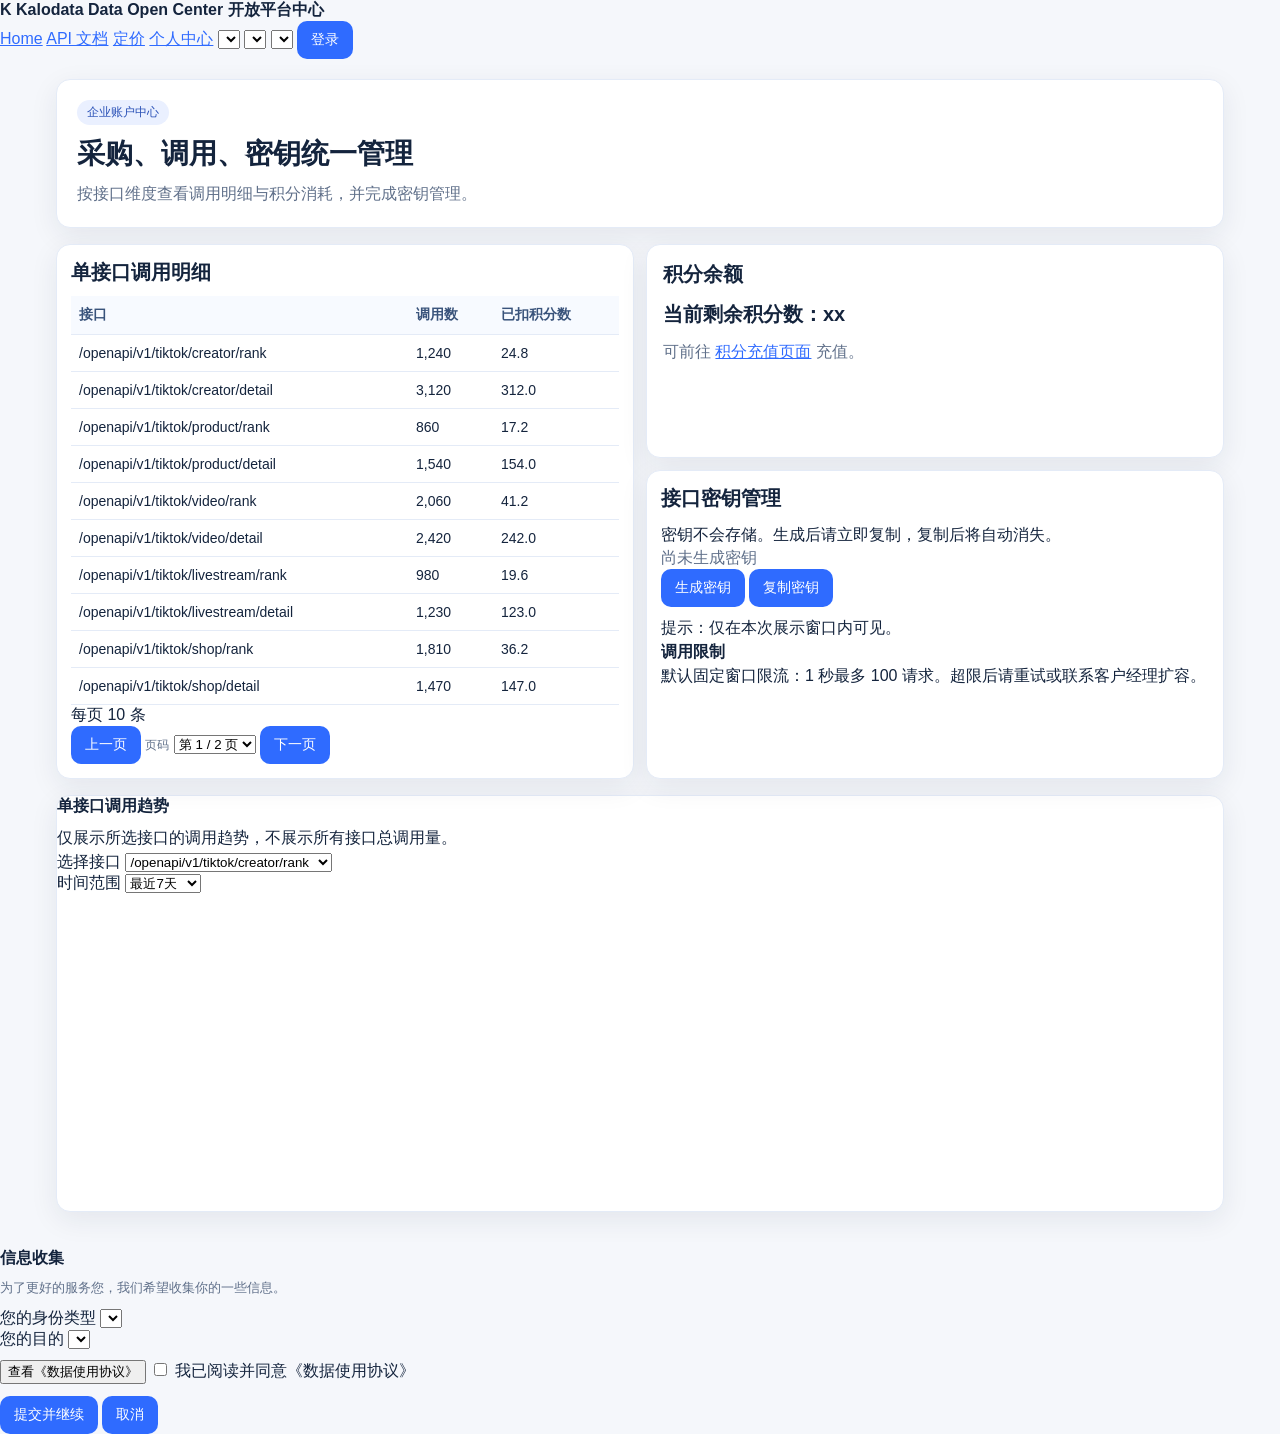
==== center.html @ 9f8e5fab "Add files via upload" ====
<!doctype html>
<html lang="zh-CN">
  <head>
    <meta charset="UTF-8" />
    <meta name="viewport" content="width=device-width, initial-scale=1.0" />
    <title>Kalodata 本地交付 - 个人中心</title>
    <link rel="stylesheet" href="./styles.css" />
    <link rel="stylesheet" href="../styles.css?v=20260612-2" />
    <style>
      #rechargeHint a {
        color: #2f6bff;
      }
    </style>
  </head>
  <body>
    <header class="site-header">
      <div class="site-header-inner">
        <a class="brand" href="./index.html">
          <span class="brand-logo">K</span>
          <span class="brand-text">
            <strong data-i18n="brand.title">Kalodata Data Open Center</strong>
            <span data-i18n="brand.sub">开放平台中心</span>
          </span>
        </a>
        <nav class="top-nav">
          <a href="./index.html" data-i18n="nav.home">Home</a>
          <a href="./docs.html" data-i18n="nav.docs">API 文档</a>
          <a href="./pricing.html" data-i18n="nav.pricing">定价</a>
          <a class="active" href="./center.html" data-i18n="nav.center">个人中心</a>
          <span class="global-controls">
            <select id="global-region" aria-label="region"></select>
            <select id="global-language" aria-label="language"></select>
            <select id="global-currency" aria-label="currency"></select>
          </span>
          <button class="btn" data-i18n="action.login">登录</button>
        </nav>
      </div>
    </header>

    <main class="page">
      <section class="card hero">
        <span class="hero-tag" id="centerTag">企业账户中心</span>
        <h1 id="centerTitle">采购、调用、密钥统一管理</h1>
        <p class="muted" id="centerDesc">按接口维度查看调用明细与积分消耗，并完成密钥管理。</p>
      </section>

      <section class="section grid-2">
        <article class="card panel">
          <h2 id="detailTitle">单接口调用明细</h2>
          <div class="table-wrap">
            <table>
              <thead>
                <tr>
                  <th id="thApi">接口</th>
                  <th id="thCalls">调用数</th>
                  <th id="thDeducted">已扣积分数</th>
                </tr>
              </thead>
              <tbody id="usageTableBody"></tbody>
            </table>
          </div>
          <div class="table-pager">
            <div class="left" id="usagePageSizeText">每页 10 条</div>
            <div class="right">
              <button id="usagePrev" class="btn">上一页</button>
              <label for="usagePageSelect" class="muted" style="font-size: 12px" id="usagePageLabel">页码</label>
              <select id="usagePageSelect"></select>
              <button id="usageNext" class="btn">下一页</button>
            </div>
          </div>
        </article>

        <div style="display: grid; gap: 12px">
          <article class="card aside">
            <h2 id="balanceTitle">积分余额</h2>
            <p class="points" id="balanceText">当前剩余积分数：xx</p>
            <p class="muted" id="rechargeHint">
              可前往 <a href="./recharge.html" id="rechargeLinkText">积分充值页面</a> 充值。
            </p>
          </article>

          <article class="card panel">
            <h2 id="keyTitle" data-i18n="center.key.title">接口密钥管理</h2>
            <p class="section-sub" data-i18n="center.key.desc">密钥不会存储。生成后请立即复制，复制后将自动消失。</p>
            <div id="keyArea" class="key-box muted" data-i18n="center.key.empty">尚未生成密钥</div>
            <div class="key-actions">
              <button id="generateKey" class="btn primary" data-i18n="center.key.generate">生成密钥</button>
              <button id="copyKey" class="btn" disabled data-i18n="center.key.copy">复制密钥</button>
            </div>
            <p id="keyTip" class="status-ok" style="margin-top: 8px" data-i18n="center.key.tip">提示：仅在本次展示窗口内可见。</p>
            <div class="callout">
              <strong data-i18n="center.limit.title">调用限制</strong>
              <p id="limitText" data-i18n="center.limit.desc">默认固定窗口限流：1 秒最多 100 请求。超限后请重试或联系客户经理扩容。</p>
            </div>
          </article>
        </div>
      </section>

      <section class="section card trend-panel">
        <h3 data-i18n="center.trend.title">单接口调用趋势</h3>
        <p class="section-sub" data-i18n="center.trend.desc">仅展示所选接口的调用趋势，不展示所有接口总调用量。</p>
        <div class="fields" style="max-width: 520px">
          <div class="field">
            <label data-i18n="center.trend.endpoint">选择接口</label>
            <select id="trendEndpoint">
              <option value="creator-rank">/openapi/v1/tiktok/creator/rank</option>
              <option value="creator-detail">/openapi/v1/tiktok/creator/detail</option>
              <option value="product-rank">/openapi/v1/tiktok/product/rank</option>
            </select>
          </div>
          <div class="field">
            <label data-i18n="center.trend.range">时间范围</label>
            <select id="trendRange">
              <option value="7" data-i18n="center.trend.range.7">最近7天</option>
              <option value="14" data-i18n="center.trend.range.14">最近14天</option>
              <option value="30" data-i18n="center.trend.range.30">最近30天</option>
            </select>
          </div>
        </div>
        <svg id="trendSvg" class="trend-svg" viewBox="0 0 820 220" preserveAspectRatio="none"></svg>
      </section>
    </main>
    <div id="keyProfileModal" class="modal" aria-hidden="true">
      <div class="modal-card">
        <h3 data-i18n="center.key.profile.title">信息收集</h3>
        <p class="muted" style="font-size: 13px" data-i18n="center.key.profile.desc">
          为了更好的服务您，我们希望收集你的一些信息。
        </p>
        <div class="fields" style="grid-template-columns: 1fr; margin-top: 10px">
          <div class="field">
            <label data-i18n="center.key.profile.identity">您的身份类型</label>
            <select id="profileIdentity"></select>
          </div>
          <div class="field" id="profileIdentityOtherWrap" style="display: none">
            <label data-i18n="center.key.profile.identity.other">其他</label>
            <input
              id="profileIdentityOther"
              type="text"
              data-i18n-placeholder="center.key.profile.identity.otherPlaceholder"
              placeholder="请输入您的身份类型"
            />
          </div>
          <div class="field">
            <label data-i18n="center.key.profile.purpose">您的目的</label>
            <select id="profilePurpose"></select>
          </div>
        </div>
        <div class="agreement-step" style="margin-top: 10px">
          <button id="profileAgreementLink" type="button" class="agreement-link" data-i18n="pricing.agreement.link">查看《数据使用协议》</button>
          <div id="profileAgreementContent" class="agreement-content" hidden>
            <strong data-i18n="pricing.agreement.title">数据使用协议（摘要）</strong>
            <p data-i18n="pricing.agreement.content">
              您同意仅在合法合规范围内使用 Kalodata 数据，不得用于侵犯隐私、违规抓取、倒卖或其他违法用途。您需对账号与密钥安全负责，并遵守平台调用频率与权限边界。平台可基于合规要求对异常调用进行限制或暂停服务。
            </p>
          </div>
          <label class="agreement-check">
            <input id="profileAgreementCheck" type="checkbox" />
            <span data-i18n="pricing.agreement.check">我已阅读并同意《数据使用协议》</span>
          </label>
        </div>
        <p id="profileError" class="status-warn" style="display: none; margin-top: 10px"></p>
        <div class="hero-actions" style="margin-top: 12px">
          <button id="profileSubmit" class="btn primary" type="button" data-i18n="center.key.profile.submit">
            提交并继续
          </button>
          <button id="profileCancel" class="btn" type="button" data-i18n="center.key.profile.cancel">取消</button>
        </div>
      </div>
    </div>
    <script src="../app.js?v=20260612-6"></script>
    <script>
      const keyArea = document.getElementById("keyArea");
      const generateKeyBtn = document.getElementById("generateKey");
      const copyKeyBtn = document.getElementById("copyKey");
      const keyTip = document.getElementById("keyTip");
      const keyProfileModal = document.getElementById("keyProfileModal");
      const profileIdentity = document.getElementById("profileIdentity");
      const profileIdentityOtherWrap = document.getElementById("profileIdentityOtherWrap");
      const profileIdentityOther = document.getElementById("profileIdentityOther");
      const profilePurpose = document.getElementById("profilePurpose");
      const profileAgreementLink = document.getElementById("profileAgreementLink");
      const profileAgreementContent = document.getElementById("profileAgreementContent");
      const profileAgreementCheck = document.getElementById("profileAgreementCheck");
      const profileError = document.getElementById("profileError");
      const profileSubmit = document.getElementById("profileSubmit");
      const profileCancel = document.getElementById("profileCancel");
      let currentKey = "";

      function randomKey() {
        return `sk_live_kalodata_${Math.random().toString(36).slice(2, 10)}${Math.random()
          .toString(36)
          .slice(2, 8)}`;
      }

      function openProfileModal() {
        keyProfileModal.classList.add("open");
        keyProfileModal.setAttribute("aria-hidden", "false");
      }

      function closeProfileModal() {
        keyProfileModal.classList.remove("open");
        keyProfileModal.setAttribute("aria-hidden", "true");
      }

      function renderProfileOptions() {
        profileIdentity.innerHTML = `
          <option value="">--</option>
          <option value="brand">${window.KDC.t("center.key.profile.identity.brand")}</option>
          <option value="consulting">${window.KDC.t("center.key.profile.identity.consulting")}</option>
          <option value="merchant">${window.KDC.t("center.key.profile.identity.merchant")}</option>
          <option value="individual">${window.KDC.t("center.key.profile.identity.individual")}</option>
          <option value="other">${window.KDC.t("center.key.profile.identity.other")}</option>
        `;
        profilePurpose.innerHTML = `
          <option value="">--</option>
          <option value="self">${window.KDC.t("center.key.profile.purpose.self")}</option>
          <option value="client">${window.KDC.t("center.key.profile.purpose.client")}</option>
        `;
      }

      function issueKey() {
        currentKey = randomKey();
        keyArea.textContent = currentKey;
        keyArea.classList.remove("muted");
        copyKeyBtn.disabled = false;
        keyTip.textContent = window.KDC.t("center.key.generated");
      }

      function resetProfileForm() {
        profileIdentity.value = "";
        profileIdentityOther.value = "";
        profilePurpose.value = "";
        profileAgreementCheck.checked = false;
        profileAgreementContent.hidden = true;
        profileIdentityOtherWrap.style.display = "none";
        profileError.style.display = "none";
      }

      generateKeyBtn.addEventListener("click", () => {
        resetProfileForm();
        openProfileModal();
      });

      profileIdentity.addEventListener("change", () => {
        const isOther = profileIdentity.value === "other";
        profileIdentityOtherWrap.style.display = isOther ? "block" : "none";
        if (!isOther) profileIdentityOther.value = "";
        profileError.style.display = "none";
      });

      profileCancel.addEventListener("click", () => {
        closeProfileModal();
      });

      profileAgreementLink.addEventListener("click", () => {
        profileAgreementContent.hidden = !profileAgreementContent.hidden;
      });

      profileAgreementCheck.addEventListener("change", () => {
        if (profileAgreementCheck.checked) {
          profileError.style.display = "none";
        }
      });

      profileSubmit.addEventListener("click", () => {
        if (!profileIdentity.value) {
          profileError.style.display = "block";
          profileError.textContent = window.KDC.t("center.key.profile.error.identity");
          return;
        }
        if (profileIdentity.value === "other" && !String(profileIdentityOther.value || "").trim()) {
          profileError.style.display = "block";
          profileError.textContent = window.KDC.t("center.key.profile.error.other");
          return;
        }
        if (!profilePurpose.value) {
          profileError.style.display = "block";
          profileError.textContent = window.KDC.t("center.key.profile.error.purpose");
          return;
        }
        if (!profileAgreementCheck.checked) {
          profileError.style.display = "block";
          profileError.textContent = window.KDC.t("pricing.agreement.required");
          return;
        }
        closeProfileModal();
        issueKey();
      });

      keyProfileModal.addEventListener("click", (event) => {
        if (event.target === keyProfileModal) closeProfileModal();
      });

      copyKeyBtn.addEventListener("click", async () => {
        if (!currentKey) return;
        try {
          if (navigator.clipboard && navigator.clipboard.writeText) {
            await navigator.clipboard.writeText(currentKey);
          }
        } catch {}
        currentKey = "";
        keyArea.textContent = window.KDC.t("center.key.copiedMsg");
        keyArea.classList.add("muted");
        copyKeyBtn.disabled = true;
        keyTip.textContent = window.KDC.t("center.key.destroyed");
      });

      const trendData = {
        "creator-rank": [120, 180, 240, 210, 300, 340, 380, 360, 320, 340, 400, 420, 390, 410],
        "creator-detail": [80, 70, 110, 130, 120, 160, 140, 150, 190, 170, 180, 220, 200, 210],
        "product-rank": [60, 90, 140, 200, 260, 300, 280, 250, 220, 240, 210, 230, 200, 180],
      };

      function renderTrend() {
        const endpoint = document.getElementById("trendEndpoint").value;
        const range = Number(document.getElementById("trendRange").value);
        const source = trendData[endpoint];
        const points = source.slice(-Math.min(range, source.length));
        const max = Math.max(...points, 1);
        const min = Math.min(...points, 0);
        const width = 820;
        const height = 220;
        const padX = 36;
        const padY = 20;
        const plotW = width - padX * 2;
        const plotH = height - padY * 2;

        const coords = points.map((value, idx) => {
          const x = padX + (idx / (points.length - 1 || 1)) * plotW;
          const y = padY + (1 - (value - min) / (max - min || 1)) * plotH;
          return [x, y];
        });
        const polyline = coords.map((c) => `${c[0]},${c[1]}`).join(" ");

        const svg = document.getElementById("trendSvg");
        svg.innerHTML = `
          <line x1="${padX}" y1="${height - padY}" x2="${width - padX}" y2="${height - padY}" stroke="#d5e3ff" />
          <line x1="${padX}" y1="${padY}" x2="${padX}" y2="${height - padY}" stroke="#d5e3ff" />
          <polyline fill="none" stroke="#2f6bff" stroke-width="3" points="${polyline}" />
          ${coords.map((c) => `<circle cx="${c[0]}" cy="${c[1]}" r="3.2" fill="#1f58e8" />`).join("")}
          <text x="${padX}" y="16" fill="#5a6f95" font-size="11">${window.KDC.t("center.trend.axisY")}</text>
          <text x="${width - 72}" y="${height - 8}" fill="#5a6f95" font-size="11">${window.KDC.t("center.trend.axisX")}</text>
        `;
      }

      document.getElementById("trendEndpoint").addEventListener("change", renderTrend);
      document.getElementById("trendRange").addEventListener("change", renderTrend);
    </script>
    <script>
      const pageTexts = {
        zh: {
          tag: "企业账户中心",
          title: "采购、调用、密钥统一管理",
          desc: "按接口维度查看调用明细与积分消耗，并完成密钥管理。",
          detailTitle: "单接口调用明细",
          thApi: "接口",
          thCalls: "调用数",
          thDeducted: "已扣积分数",
          pagerPageSize: "每页 10 条",
          pagerPrev: "上一页",
          pagerNext: "下一页",
          pagerLabel: "页码",
          pagerFormat: "第 {page} / {total} 页",
          balanceTitle: "积分余额",
          balanceText: "当前剩余积分数：xx",
          rechargePrefix: "可前往 ",
          rechargeLink: "积分充值页面",
          rechargeSuffix: " 充值。",
        },
        en: {
          tag: "Enterprise Account Center",
          title: "Unified Purchase, Usage and Key Management",
          desc: "View per-endpoint usage details and point deductions, and manage API keys.",
          detailTitle: "Per-endpoint Usage Details",
          thApi: "API",
          thCalls: "Calls",
          thDeducted: "Deducted Points",
          pagerPageSize: "10 per page",
          pagerPrev: "Prev",
          pagerNext: "Next",
          pagerLabel: "Page",
          pagerFormat: "Page {page} / {total}",
          balanceTitle: "Point Balance",
          balanceText: "Current remaining points: xx",
          rechargePrefix: "Go to ",
          rechargeLink: "Points Recharge Page",
          rechargeSuffix: " to top up.",
        },
      };

      function activeTexts() {
        const lang = (window.KDC?.settings?.language || "zh-CN").toLowerCase();
        return lang.startsWith("zh") ? pageTexts.zh : pageTexts.en;
      }

      const usageRows = [
        { api: "/openapi/v1/tiktok/creator/rank", calls: "1,240", deducted: "24.8" },
        { api: "/openapi/v1/tiktok/creator/detail", calls: "3,120", deducted: "312.0" },
        { api: "/openapi/v1/tiktok/product/rank", calls: "860", deducted: "17.2" },
        { api: "/openapi/v1/tiktok/product/detail", calls: "1,540", deducted: "154.0" },
        { api: "/openapi/v1/tiktok/video/rank", calls: "2,060", deducted: "41.2" },
        { api: "/openapi/v1/tiktok/video/detail", calls: "2,420", deducted: "242.0" },
        { api: "/openapi/v1/tiktok/livestream/rank", calls: "980", deducted: "19.6" },
        { api: "/openapi/v1/tiktok/livestream/detail", calls: "1,230", deducted: "123.0" },
        { api: "/openapi/v1/tiktok/shop/rank", calls: "1,810", deducted: "36.2" },
        { api: "/openapi/v1/tiktok/shop/detail", calls: "1,470", deducted: "147.0" },
        { api: "/openapi/v1/category/rank", calls: "720", deducted: "14.4" },
        { api: "/openapi/v1/category/detail", calls: "930", deducted: "93.0" },
        { api: "/openapi/v1/tiktok/product/rank?region=US", calls: "650", deducted: "13.0" },
        { api: "/openapi/v1/tiktok/creator/rank?region=US", calls: "590", deducted: "11.8" },
        { api: "/openapi/v1/tiktok/video/rank?region=US", calls: "510", deducted: "10.2" },
      ];
      const usagePageSize = 10;
      let usagePage = 1;
      const usageBody = document.getElementById("usageTableBody");
      const usagePrev = document.getElementById("usagePrev");
      const usageNext = document.getElementById("usageNext");
      const usagePageSelect = document.getElementById("usagePageSelect");

      function pagerText(format, page, total) {
        return format.replace("{page}", String(page)).replace("{total}", String(total));
      }

      function renderUsageTable() {
        const t = activeTexts();
        const totalPages = Math.max(1, Math.ceil(usageRows.length / usagePageSize));
        if (usagePage > totalPages) usagePage = totalPages;
        const start = (usagePage - 1) * usagePageSize;
        const current = usageRows.slice(start, start + usagePageSize);

        usageBody.innerHTML = current
          .map(
            (row) => `<tr>
              <td>${row.api}</td>
              <td>${row.calls}</td>
              <td>${row.deducted}</td>
            </tr>`
          )
          .join("");

        usagePageSelect.innerHTML = Array.from({ length: totalPages }, (_, i) => {
          const page = i + 1;
          return `<option value="${page}">${pagerText(t.pagerFormat, page, totalPages)}</option>`;
        }).join("");
        usagePageSelect.value = String(usagePage);
        usagePrev.disabled = usagePage <= 1;
        usageNext.disabled = usagePage >= totalPages;
      }

      usagePrev.addEventListener("click", () => {
        if (usagePage > 1) {
          usagePage -= 1;
          renderUsageTable();
        }
      });
      usageNext.addEventListener("click", () => {
        const totalPages = Math.max(1, Math.ceil(usageRows.length / usagePageSize));
        if (usagePage < totalPages) {
          usagePage += 1;
          renderUsageTable();
        }
      });
      usagePageSelect.addEventListener("change", () => {
        usagePage = Number(usagePageSelect.value) || 1;
        renderUsageTable();
      });

      function applyPageTexts() {
        const t = activeTexts();
        document.getElementById("centerTag").textContent = t.tag;
        document.getElementById("centerTitle").textContent = t.title;
        document.getElementById("centerDesc").textContent = t.desc;
        document.getElementById("detailTitle").textContent = t.detailTitle;
        document.getElementById("thApi").textContent = t.thApi;
        document.getElementById("thCalls").textContent = t.thCalls;
        document.getElementById("thDeducted").textContent = t.thDeducted;
        document.getElementById("usagePageSizeText").textContent = t.pagerPageSize;
        document.getElementById("usagePrev").textContent = t.pagerPrev;
        document.getElementById("usageNext").textContent = t.pagerNext;
        document.getElementById("usagePageLabel").textContent = t.pagerLabel;
        document.getElementById("balanceTitle").textContent = t.balanceTitle;
        document.getElementById("balanceText").textContent = t.balanceText;
        document.getElementById("rechargeHint").innerHTML = `${t.rechargePrefix}<a href="./recharge.html" id="rechargeLinkText">${t.rechargeLink}</a>${t.rechargeSuffix}`;
        renderUsageTable();
        const identityBefore = profileIdentity.value;
        const purposeBefore = profilePurpose.value;
        renderProfileOptions();
        if (identityBefore) profileIdentity.value = identityBefore;
        if (purposeBefore) profilePurpose.value = purposeBefore;
        profileIdentityOtherWrap.style.display = profileIdentity.value === "other" ? "block" : "none";
        if (profileError.style.display !== "none") {
          if (!profileIdentity.value) profileError.textContent = window.KDC.t("center.key.profile.error.identity");
          else if (profileIdentity.value === "other" && !String(profileIdentityOther.value || "").trim()) {
            profileError.textContent = window.KDC.t("center.key.profile.error.other");
          } else if (!profilePurpose.value) {
            profileError.textContent = window.KDC.t("center.key.profile.error.purpose");
          } else if (!profileAgreementCheck.checked) {
            profileError.textContent = window.KDC.t("pricing.agreement.required");
          }
        }
        renderTrend();
      }

      applyPageTexts();
      window.addEventListener("kdc:settingsChanged", applyPageTexts);
    </script>
  </body>
</html>
---- styles.css ----
:root {
  --bg: #f5f7fb;
  --card: #ffffff;
  --line: #e4ebf7;
  --text: #14243d;
  --muted: #60708a;
  --primary: #2f6bff;
  --shadow: 0 8px 28px rgba(20, 36, 61, 0.08);
}

* {
  box-sizing: border-box;
}

body {
  margin: 0;
  font-family: "PingFang SC", "Microsoft YaHei", "Segoe UI", sans-serif;
  color: var(--text);
  background: var(--bg);
}

a {
  color: var(--primary);
}

.header {
  background: #fff;
  border-bottom: 1px solid var(--line);
}

.header-inner {
  max-width: 1200px;
  margin: 0 auto;
  padding: 14px 16px;
  display: flex;
  gap: 16px;
  align-items: center;
  justify-content: space-between;
}

.brand {
  text-decoration: none;
  color: var(--text);
  font-weight: 700;
}

.nav {
  display: flex;
  flex-wrap: wrap;
  gap: 8px;
}

.nav a {
  text-decoration: none;
  color: #2a3f63;
  border: 1px solid transparent;
  border-radius: 8px;
  padding: 6px 10px;
  font-size: 14px;
}

.nav a.active {
  border-color: #cfddff;
  background: #edf3ff;
  color: #234cae;
}

.page {
  max-width: 1200px;
  margin: 20px auto 36px;
  padding: 0 16px;
}

.card {
  background: var(--card);
  border: 1px solid var(--line);
  border-radius: 14px;
  box-shadow: var(--shadow);
}

.hero {
  padding: 20px;
}

.hero-tag {
  display: inline-block;
  border-radius: 999px;
  background: #eaf0ff;
  color: #2a51b7;
  padding: 4px 10px;
  font-size: 12px;
}

h1 {
  margin: 10px 0 8px;
  font-size: 28px;
}

h2 {
  margin: 0 0 10px;
  font-size: 20px;
}

h3 {
  margin: 0 0 8px;
  font-size: 16px;
}

p {
  margin: 0;
  line-height: 1.65;
}

.muted {
  color: var(--muted);
}

.section {
  margin-top: 16px;
}

.grid-2 {
  display: grid;
  grid-template-columns: repeat(2, minmax(0, 1fr));
  gap: 12px;
}

.grid-3 {
  display: grid;
  grid-template-columns: repeat(3, minmax(0, 1fr));
  gap: 12px;
}

.panel {
  padding: 14px;
}

.chip {
  display: inline-block;
  margin-top: 8px;
  border: 1px solid #d7e3ff;
  background: #f3f7ff;
  color: #294fba;
  border-radius: 999px;
  padding: 3px 10px;
  font-size: 12px;
}

.table-wrap {
  overflow-x: auto;
}

table {
  width: 100%;
  border-collapse: collapse;
  font-size: 14px;
}

th,
td {
  border-bottom: 1px solid var(--line);
  text-align: left;
  padding: 10px 8px;
  vertical-align: top;
}

th {
  color: #39537b;
  background: #f7faff;
  font-weight: 600;
}

.layout {
  display: grid;
  gap: 14px;
  grid-template-columns: minmax(0, 1fr) 320px;
  align-items: start;
}

.products {
  display: grid;
  grid-template-columns: repeat(2, minmax(0, 1fr));
  gap: 12px;
}

.formula {
  margin-top: 8px;
  font-size: 13px;
  color: #355176;
  background: #f5f8ff;
  border: 1px solid #e1e9ff;
  border-radius: 8px;
  padding: 6px 8px;
}

.btn {
  display: inline-block;
  text-decoration: none;
  border: 0;
  border-radius: 10px;
  padding: 10px 14px;
  font-size: 14px;
  background: var(--primary);
  color: #fff;
}

.aside {
  padding: 16px;
}

.points {
  margin: 10px 0 8px;
  font-size: 20px;
  font-weight: 600;
}

.doc-list {
  margin: 8px 0 0;
  padding-left: 18px;
}

.doc-list li {
  margin: 6px 0;
}

@media (max-width: 960px) {
  .grid-2,
  .grid-3,
  .products,
  .layout {
    grid-template-columns: 1fr;
  }
}
---- styles.css ----
:root {
  --bg: #f5f7fb;
  --card: #ffffff;
  --line: #e4ebf7;
  --text: #14243d;
  --muted: #60708a;
  --primary: #2f6bff;
  --shadow: 0 8px 28px rgba(20, 36, 61, 0.08);
}

* {
  box-sizing: border-box;
}

body {
  margin: 0;
  font-family: "PingFang SC", "Microsoft YaHei", "Segoe UI", sans-serif;
  color: var(--text);
  background: var(--bg);
}

a {
  color: var(--primary);
}

.header {
  background: #fff;
  border-bottom: 1px solid var(--line);
}

.header-inner {
  max-width: 1200px;
  margin: 0 auto;
  padding: 14px 16px;
  display: flex;
  gap: 16px;
  align-items: center;
  justify-content: space-between;
}

.brand {
  text-decoration: none;
  color: var(--text);
  font-weight: 700;
}

.nav {
  display: flex;
  flex-wrap: wrap;
  gap: 8px;
}

.nav a {
  text-decoration: none;
  color: #2a3f63;
  border: 1px solid transparent;
  border-radius: 8px;
  padding: 6px 10px;
  font-size: 14px;
}

.nav a.active {
  border-color: #cfddff;
  background: #edf3ff;
  color: #234cae;
}

.page {
  max-width: 1200px;
  margin: 20px auto 36px;
  padding: 0 16px;
}

.card {
  background: var(--card);
  border: 1px solid var(--line);
  border-radius: 14px;
  box-shadow: var(--shadow);
}

.hero {
  padding: 20px;
}

.hero-tag {
  display: inline-block;
  border-radius: 999px;
  background: #eaf0ff;
  color: #2a51b7;
  padding: 4px 10px;
  font-size: 12px;
}

h1 {
  margin: 10px 0 8px;
  font-size: 28px;
}

h2 {
  margin: 0 0 10px;
  font-size: 20px;
}

h3 {
  margin: 0 0 8px;
  font-size: 16px;
}

p {
  margin: 0;
  line-height: 1.65;
}

.muted {
  color: var(--muted);
}

.section {
  margin-top: 16px;
}

.grid-2 {
  display: grid;
  grid-template-columns: repeat(2, minmax(0, 1fr));
  gap: 12px;
}

.grid-3 {
  display: grid;
  grid-template-columns: repeat(3, minmax(0, 1fr));
  gap: 12px;
}

.panel {
  padding: 14px;
}

.chip {
  display: inline-block;
  margin-top: 8px;
  border: 1px solid #d7e3ff;
  background: #f3f7ff;
  color: #294fba;
  border-radius: 999px;
  padding: 3px 10px;
  font-size: 12px;
}

.table-wrap {
  overflow-x: auto;
}

table {
  width: 100%;
  border-collapse: collapse;
  font-size: 14px;
}

th,
td {
  border-bottom: 1px solid var(--line);
  text-align: left;
  padding: 10px 8px;
  vertical-align: top;
}

th {
  color: #39537b;
  background: #f7faff;
  font-weight: 600;
}

.layout {
  display: grid;
  gap: 14px;
  grid-template-columns: minmax(0, 1fr) 320px;
  align-items: start;
}

.products {
  display: grid;
  grid-template-columns: repeat(2, minmax(0, 1fr));
  gap: 12px;
}

.formula {
  margin-top: 8px;
  font-size: 13px;
  color: #355176;
  background: #f5f8ff;
  border: 1px solid #e1e9ff;
  border-radius: 8px;
  padding: 6px 8px;
}

.btn {
  display: inline-block;
  text-decoration: none;
  border: 0;
  border-radius: 10px;
  padding: 10px 14px;
  font-size: 14px;
  background: var(--primary);
  color: #fff;
}

.aside {
  padding: 16px;
}

.points {
  margin: 10px 0 8px;
  font-size: 20px;
  font-weight: 600;
}

.doc-list {
  margin: 8px 0 0;
  padding-left: 18px;
}

.doc-list li {
  margin: 6px 0;
}

@media (max-width: 960px) {
  .grid-2,
  .grid-3,
  .products,
  .layout {
    grid-template-columns: 1fr;
  }
}
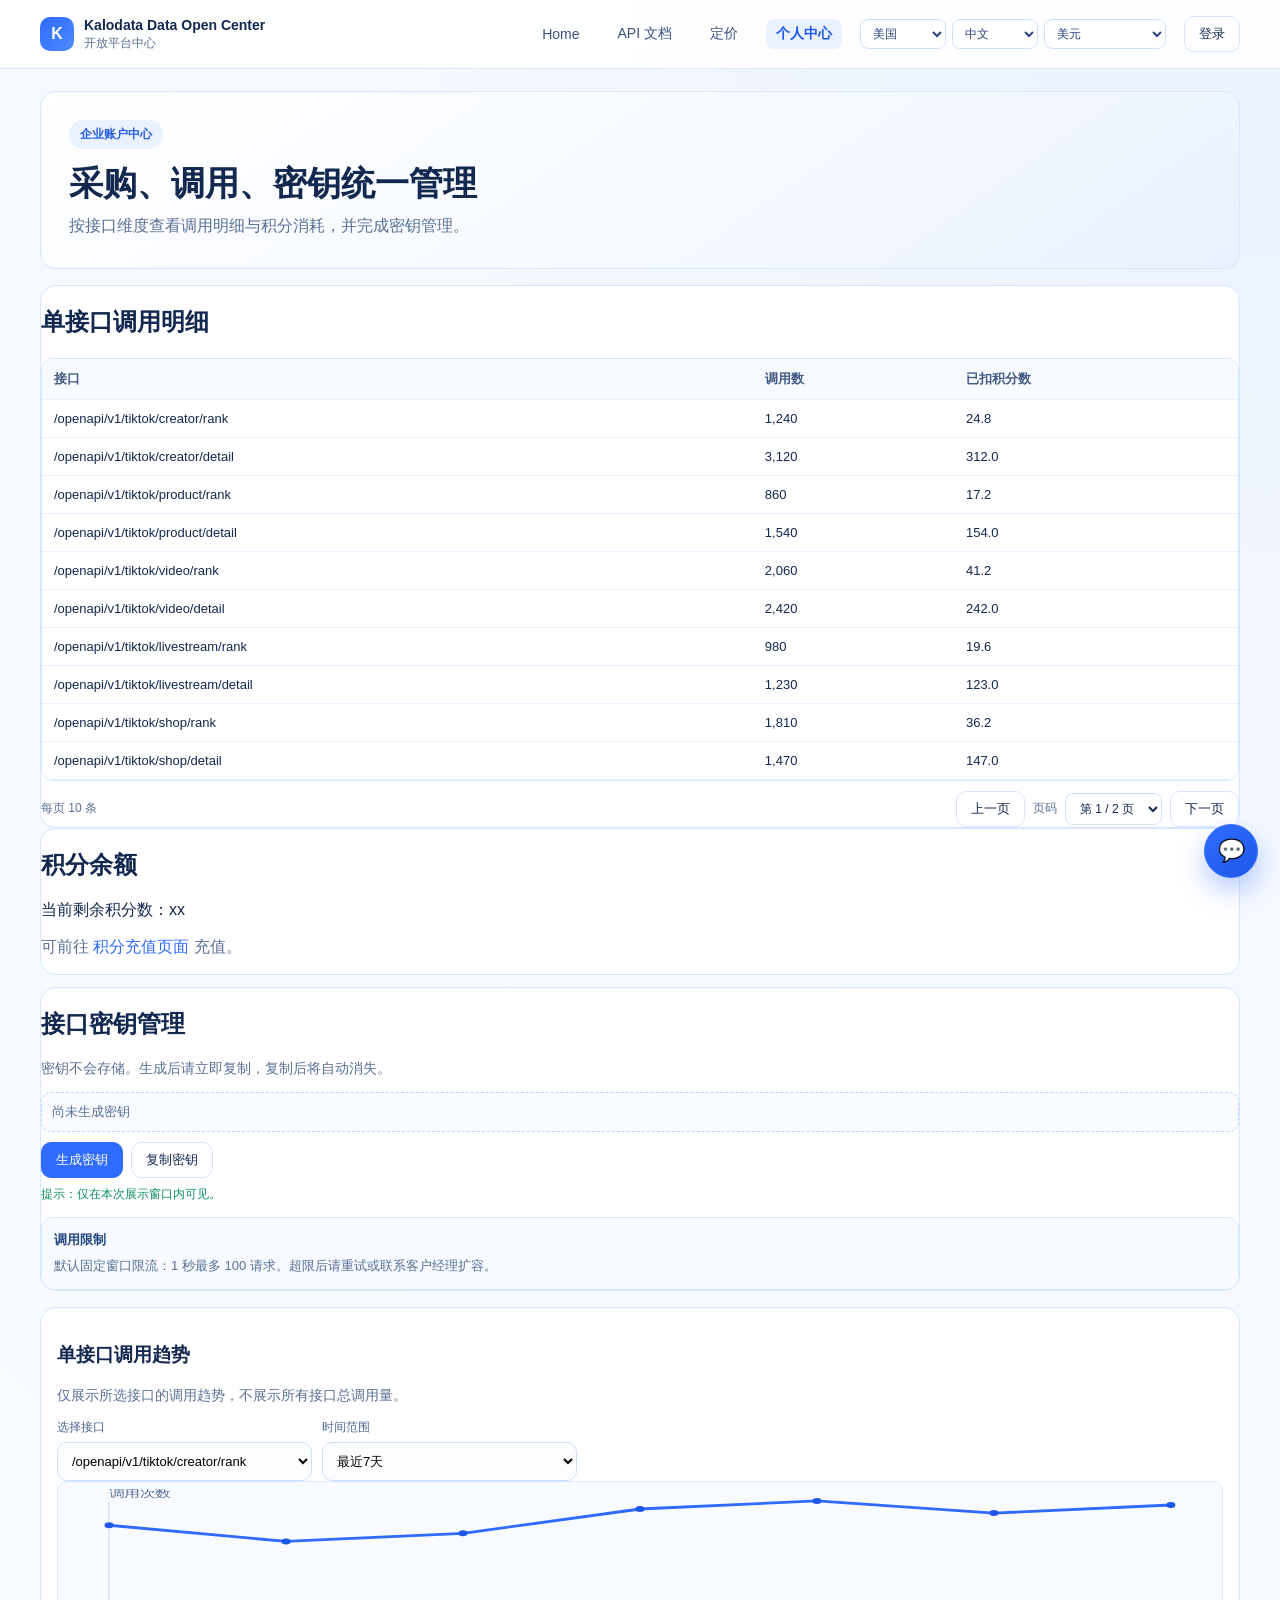
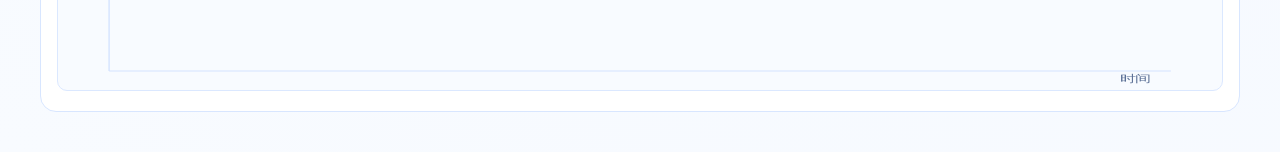
==== commit 4304ac93: "Add files via upload" ====
--- a/center.html
+++ b/center.html
@@ -4,8 +4,8 @@
     <meta charset="UTF-8" />
     <meta name="viewport" content="width=device-width, initial-scale=1.0" />
     <title>Kalodata 本地交付 - 个人中心</title>
-    <link rel="stylesheet" href="./styles.css" />
-    <link rel="stylesheet" href="../styles.css?v=20260612-2" />
+    <link rel="stylesheet" href="./chat-output-20260612/styles.css" />
+    <link rel="stylesheet" href="./styles.css?v=20260612-2" />
     <style>
       #rechargeHint a {
         color: #2f6bff;
@@ -74,9 +74,7 @@
           <article class="card aside">
             <h2 id="balanceTitle">积分余额</h2>
             <p class="points" id="balanceText">当前剩余积分数：xx</p>
-            <p class="muted" id="rechargeHint">
-              可前往 <a href="./recharge.html" id="rechargeLinkText">积分充值页面</a> 充值。
-            </p>
+            <p class="muted" id="rechargeHint">可前往 <a href="./recharge.html" id="rechargeLinkText">积分充值页面</a> 充值。</p>
           </article>
 
           <article class="card panel">
@@ -120,12 +118,11 @@
         <svg id="trendSvg" class="trend-svg" viewBox="0 0 820 220" preserveAspectRatio="none"></svg>
       </section>
     </main>
+
     <div id="keyProfileModal" class="modal" aria-hidden="true">
       <div class="modal-card">
         <h3 data-i18n="center.key.profile.title">信息收集</h3>
-        <p class="muted" style="font-size: 13px" data-i18n="center.key.profile.desc">
-          为了更好的服务您，我们希望收集你的一些信息。
-        </p>
+        <p class="muted" style="font-size: 13px" data-i18n="center.key.profile.desc">为了更好的服务您，我们希望收集你的一些信息。</p>
         <div class="fields" style="grid-template-columns: 1fr; margin-top: 10px">
           <div class="field">
             <label data-i18n="center.key.profile.identity">您的身份类型</label>
@@ -133,12 +130,7 @@
           </div>
           <div class="field" id="profileIdentityOtherWrap" style="display: none">
             <label data-i18n="center.key.profile.identity.other">其他</label>
-            <input
-              id="profileIdentityOther"
-              type="text"
-              data-i18n-placeholder="center.key.profile.identity.otherPlaceholder"
-              placeholder="请输入您的身份类型"
-            />
+            <input id="profileIdentityOther" type="text" data-i18n-placeholder="center.key.profile.identity.otherPlaceholder" placeholder="请输入您的身份类型" />
           </div>
           <div class="field">
             <label data-i18n="center.key.profile.purpose">您的目的</label>
@@ -160,14 +152,13 @@
         </div>
         <p id="profileError" class="status-warn" style="display: none; margin-top: 10px"></p>
         <div class="hero-actions" style="margin-top: 12px">
-          <button id="profileSubmit" class="btn primary" type="button" data-i18n="center.key.profile.submit">
-            提交并继续
-          </button>
+          <button id="profileSubmit" class="btn primary" type="button" data-i18n="center.key.profile.submit">提交并继续</button>
           <button id="profileCancel" class="btn" type="button" data-i18n="center.key.profile.cancel">取消</button>
         </div>
       </div>
     </div>
-    <script src="../app.js?v=20260612-6"></script>
+
+    <script src="./app.js?v=20260612-6"></script>
     <script>
       const keyArea = document.getElementById("keyArea");
       const generateKeyBtn = document.getElementById("generateKey");
@@ -187,21 +178,16 @@
       let currentKey = "";
 
       function randomKey() {
-        return `sk_live_kalodata_${Math.random().toString(36).slice(2, 10)}${Math.random()
-          .toString(36)
-          .slice(2, 8)}`;
-      }
-
+        return `sk_live_kalodata_${Math.random().toString(36).slice(2, 10)}${Math.random().toString(36).slice(2, 8)}`;
+      }
       function openProfileModal() {
         keyProfileModal.classList.add("open");
         keyProfileModal.setAttribute("aria-hidden", "false");
       }
-
       function closeProfileModal() {
         keyProfileModal.classList.remove("open");
         keyProfileModal.setAttribute("aria-hidden", "true");
       }
-
       function renderProfileOptions() {
         profileIdentity.innerHTML = `
           <option value="">--</option>
@@ -217,7 +203,6 @@
           <option value="client">${window.KDC.t("center.key.profile.purpose.client")}</option>
         `;
       }
-
       function issueKey() {
         currentKey = randomKey();
         keyArea.textContent = currentKey;
@@ -225,7 +210,6 @@
         copyKeyBtn.disabled = false;
         keyTip.textContent = window.KDC.t("center.key.generated");
       }
-
       function resetProfileForm() {
         profileIdentity.value = "";
         profileIdentityOther.value = "";
@@ -235,33 +219,23 @@
         profileIdentityOtherWrap.style.display = "none";
         profileError.style.display = "none";
       }
-
       generateKeyBtn.addEventListener("click", () => {
         resetProfileForm();
         openProfileModal();
       });
-
       profileIdentity.addEventListener("change", () => {
         const isOther = profileIdentity.value === "other";
         profileIdentityOtherWrap.style.display = isOther ? "block" : "none";
         if (!isOther) profileIdentityOther.value = "";
         profileError.style.display = "none";
       });
-
-      profileCancel.addEventListener("click", () => {
-        closeProfileModal();
-      });
-
+      profileCancel.addEventListener("click", closeProfileModal);
       profileAgreementLink.addEventListener("click", () => {
         profileAgreementContent.hidden = !profileAgreementContent.hidden;
       });
-
       profileAgreementCheck.addEventListener("change", () => {
-        if (profileAgreementCheck.checked) {
-          profileError.style.display = "none";
-        }
-      });
-
+        if (profileAgreementCheck.checked) profileError.style.display = "none";
+      });
       profileSubmit.addEventListener("click", () => {
         if (!profileIdentity.value) {
           profileError.style.display = "block";
@@ -286,11 +260,9 @@
         closeProfileModal();
         issueKey();
       });
-
       keyProfileModal.addEventListener("click", (event) => {
         if (event.target === keyProfileModal) closeProfileModal();
       });
-
       copyKeyBtn.addEventListener("click", async () => {
         if (!currentKey) return;
         try {
@@ -310,7 +282,6 @@
         "creator-detail": [80, 70, 110, 130, 120, 160, 140, 150, 190, 170, 180, 220, 200, 210],
         "product-rank": [60, 90, 140, 200, 260, 300, 280, 250, 220, 240, 210, 230, 200, 180],
       };
-
       function renderTrend() {
         const endpoint = document.getElementById("trendEndpoint").value;
         const range = Number(document.getElementById("trendRange").value);
@@ -324,14 +295,12 @@
         const padY = 20;
         const plotW = width - padX * 2;
         const plotH = height - padY * 2;
-
         const coords = points.map((value, idx) => {
           const x = padX + (idx / (points.length - 1 || 1)) * plotW;
           const y = padY + (1 - (value - min) / (max - min || 1)) * plotH;
           return [x, y];
         });
         const polyline = coords.map((c) => `${c[0]},${c[1]}`).join(" ");
-
         const svg = document.getElementById("trendSvg");
         svg.innerHTML = `
           <line x1="${padX}" y1="${height - padY}" x2="${width - padX}" y2="${height - padY}" stroke="#d5e3ff" />
@@ -342,7 +311,6 @@
           <text x="${width - 72}" y="${height - 8}" fill="#5a6f95" font-size="11">${window.KDC.t("center.trend.axisX")}</text>
         `;
       }
-
       document.getElementById("trendEndpoint").addEventListener("change", renderTrend);
       document.getElementById("trendRange").addEventListener("change", renderTrend);
     </script>
@@ -387,12 +355,10 @@
           rechargeSuffix: " to top up.",
         },
       };
-
       function activeTexts() {
         const lang = (window.KDC?.settings?.language || "zh-CN").toLowerCase();
         return lang.startsWith("zh") ? pageTexts.zh : pageTexts.en;
       }
-
       const usageRows = [
         { api: "/openapi/v1/tiktok/creator/rank", calls: "1,240", deducted: "24.8" },
         { api: "/openapi/v1/tiktok/creator/detail", calls: "3,120", deducted: "312.0" },
@@ -416,28 +382,16 @@
       const usagePrev = document.getElementById("usagePrev");
       const usageNext = document.getElementById("usageNext");
       const usagePageSelect = document.getElementById("usagePageSelect");
-
       function pagerText(format, page, total) {
         return format.replace("{page}", String(page)).replace("{total}", String(total));
       }
-
       function renderUsageTable() {
         const t = activeTexts();
         const totalPages = Math.max(1, Math.ceil(usageRows.length / usagePageSize));
         if (usagePage > totalPages) usagePage = totalPages;
         const start = (usagePage - 1) * usagePageSize;
         const current = usageRows.slice(start, start + usagePageSize);
-
-        usageBody.innerHTML = current
-          .map(
-            (row) => `<tr>
-              <td>${row.api}</td>
-              <td>${row.calls}</td>
-              <td>${row.deducted}</td>
-            </tr>`
-          )
-          .join("");
-
+        usageBody.innerHTML = current.map((row) => `<tr><td>${row.api}</td><td>${row.calls}</td><td>${row.deducted}</td></tr>`).join("");
         usagePageSelect.innerHTML = Array.from({ length: totalPages }, (_, i) => {
           const page = i + 1;
           return `<option value="${page}">${pagerText(t.pagerFormat, page, totalPages)}</option>`;
@@ -446,7 +400,6 @@
         usagePrev.disabled = usagePage <= 1;
         usageNext.disabled = usagePage >= totalPages;
       }
-
       usagePrev.addEventListener("click", () => {
         if (usagePage > 1) {
           usagePage -= 1;
@@ -464,7 +417,6 @@
         usagePage = Number(usagePageSelect.value) || 1;
         renderUsageTable();
       });
-
       function applyPageTexts() {
         const t = activeTexts();
         document.getElementById("centerTag").textContent = t.tag;
@@ -500,7 +452,6 @@
         }
         renderTrend();
       }
-
       applyPageTexts();
       window.addEventListener("kdc:settingsChanged", applyPageTexts);
     </script>
--- a/styles.css
+++ b/styles.css
@@ -1,233 +1,1189 @@
 :root {
-  --bg: #f5f7fb;
-  --card: #ffffff;
-  --line: #e4ebf7;
-  --text: #14243d;
-  --muted: #60708a;
+  --bg: #f4f8ff;
+  --surface: #ffffff;
+  --surface-soft: #f7faff;
+  --line: #d8e6ff;
+  --text: #12284f;
+  --muted: #5a6f95;
   --primary: #2f6bff;
-  --shadow: 0 8px 28px rgba(20, 36, 61, 0.08);
+  --primary-strong: #1f58e8;
+  --primary-soft: #eaf1ff;
+  --success: #0a8f5c;
+  --warning: #db8a00;
 }
 
 * {
   box-sizing: border-box;
 }
 
+html,
 body {
   margin: 0;
-  font-family: "PingFang SC", "Microsoft YaHei", "Segoe UI", sans-serif;
+  padding: 0;
+}
+
+body {
+  font-family: "Inter", "Segoe UI", "PingFang SC", "Microsoft YaHei", sans-serif;
   color: var(--text);
-  background: var(--bg);
+  background: radial-gradient(circle at top right, #eaf2ff 0%, #f4f8ff 40%, #f8fbff 100%);
 }
 
 a {
-  color: var(--primary);
-}
-
-.header {
-  background: #fff;
+  color: inherit;
+  text-decoration: none;
+}
+
+.site-header {
+  position: sticky;
+  top: 0;
+  z-index: 40;
   border-bottom: 1px solid var(--line);
-}
-
-.header-inner {
-  max-width: 1200px;
+  background: rgba(255, 255, 255, 0.9);
+  backdrop-filter: blur(8px);
+}
+
+.site-header-inner {
+  max-width: 1240px;
   margin: 0 auto;
-  padding: 14px 16px;
-  display: flex;
-  gap: 16px;
+  height: 68px;
+  display: flex;
   align-items: center;
   justify-content: space-between;
+  padding: 0 20px;
 }
 
 .brand {
-  text-decoration: none;
+  display: flex;
+  align-items: center;
+  gap: 10px;
+}
+
+.brand-logo {
+  width: 34px;
+  height: 34px;
+  border-radius: 10px;
+  display: grid;
+  place-items: center;
+  background: linear-gradient(135deg, #2f6bff, #4d8bff);
+  color: #fff;
+  font-weight: 700;
+}
+
+.brand-text {
+  line-height: 1.1;
+}
+
+.brand-text strong {
+  display: block;
+  font-size: 14px;
+}
+
+.brand-text span {
+  color: var(--muted);
+  font-size: 12px;
+}
+
+.top-nav {
+  display: flex;
+  align-items: center;
+  gap: 18px;
+  color: #3a5180;
+  font-size: 14px;
+}
+
+.top-nav a {
+  padding: 6px 10px;
+  border-radius: 8px;
+}
+
+.top-nav a.active {
+  background: var(--primary-soft);
+  color: var(--primary-strong);
+  font-weight: 600;
+}
+
+.global-controls {
+  display: inline-flex;
+  align-items: center;
+  gap: 6px;
+}
+
+.global-controls select {
+  border: 1px solid #cfe0ff;
+  border-radius: 8px;
+  padding: 6px 8px;
+  background: #fff;
+  color: #2b4578;
+  font-size: 12px;
+}
+
+.btn {
+  border: 1px solid var(--line);
+  background: #fff;
   color: var(--text);
+  border-radius: 10px;
+  padding: 8px 14px;
+  font-size: 13px;
+  cursor: pointer;
+}
+
+.btn.primary {
+  background: var(--primary);
+  border-color: var(--primary);
+  color: #fff;
+}
+
+.btn.primary:hover {
+  background: var(--primary-strong);
+}
+
+.page {
+  max-width: 1240px;
+  margin: 0 auto;
+  padding: 22px 20px 40px;
+}
+
+.card {
+  background: var(--surface);
+  border: 1px solid var(--line);
+  border-radius: 16px;
+}
+
+.hero {
+  padding: 28px;
+  background: linear-gradient(145deg, #ffffff 0%, #f2f7ff 70%, #e8f1ff 100%);
+}
+
+.hero-tag {
+  display: inline-flex;
+  padding: 6px 11px;
+  border-radius: 999px;
+  font-size: 12px;
+  font-weight: 600;
+  color: #295de0;
+  background: #eaf1ff;
+}
+
+.hero h1 {
+  font-size: 34px;
+  margin: 14px 0 8px;
+  line-height: 1.2;
+}
+
+.hero p {
+  margin: 0;
+  color: var(--muted);
+  line-height: 1.75;
+}
+
+.hero-actions {
+  margin-top: 20px;
+  display: flex;
+  gap: 10px;
+}
+
+.grid {
+  display: grid;
+  gap: 14px;
+}
+
+.grid-4 {
+  grid-template-columns: repeat(4, minmax(0, 1fr));
+}
+
+.grid-3 {
+  grid-template-columns: repeat(3, minmax(0, 1fr));
+}
+
+.stat {
+  padding: 16px;
+}
+
+.stat strong {
+  display: block;
+  font-size: 26px;
+  margin-bottom: 4px;
+}
+
+.stat span {
+  color: var(--muted);
+  font-size: 13px;
+}
+
+.section {
+  margin-top: 16px;
+}
+
+.section-title {
+  font-size: 20px;
+  margin: 0 0 10px;
+}
+
+.section-sub {
+  margin: 0 0 14px;
+  color: var(--muted);
+  font-size: 14px;
+}
+
+.feature {
+  padding: 16px;
+}
+
+.feature h3 {
+  margin: 2px 0 8px;
+  font-size: 17px;
+}
+
+.feature p {
+  margin: 0;
+  line-height: 1.7;
+  color: var(--muted);
+  font-size: 14px;
+}
+
+.doc-layout {
+  display: grid;
+  grid-template-columns: 280px 1fr;
+  gap: 16px;
+}
+
+.doc-sidebar {
+  position: sticky;
+  top: 90px;
+  height: calc(100vh - 110px);
+  overflow: auto;
+  padding: 14px;
+}
+
+.doc-sidebar h3 {
+  margin: 0 0 10px;
+  font-size: 14px;
+  color: var(--muted);
+}
+
+.doc-group {
+  margin-bottom: 14px;
+}
+
+.doc-group-title {
+  font-size: 13px;
   font-weight: 700;
-}
-
-.nav {
-  display: flex;
-  flex-wrap: wrap;
-  gap: 8px;
-}
-
-.nav a {
-  text-decoration: none;
-  color: #2a3f63;
-  border: 1px solid transparent;
+  margin: 0 0 8px;
+}
+
+.doc-link {
+  width: 100%;
+  text-align: left;
+  border: none;
+  background: transparent;
   border-radius: 8px;
-  padding: 6px 10px;
+  padding: 9px 10px;
+  color: #344a75;
+  font-size: 13px;
+  cursor: pointer;
+}
+
+.doc-link:hover {
+  background: var(--primary-soft);
+}
+
+.doc-link.active {
+  background: var(--primary-soft);
+  color: var(--primary-strong);
+  font-weight: 600;
+}
+
+.doc-content {
+  padding: 18px;
+}
+
+.endpoint-title {
+  font-size: 24px;
+  margin: 0 0 8px;
+}
+
+.endpoint-meta {
+  margin: 0;
+  color: var(--muted);
   font-size: 14px;
 }
 
-.nav a.active {
-  border-color: #cfddff;
-  background: #edf3ff;
-  color: #234cae;
-}
-
-.page {
-  max-width: 1200px;
-  margin: 20px auto 36px;
-  padding: 0 16px;
-}
-
-.card {
-  background: var(--card);
+.chip {
+  display: inline-flex;
+  border-radius: 8px;
+  padding: 5px 9px;
+  font-size: 12px;
+  font-weight: 600;
+  margin-right: 6px;
+}
+
+.chip.method {
+  background: #dbe8ff;
+  color: #2557d1;
+}
+
+.chip.route {
+  background: #edf4ff;
+  color: #2e4f88;
+  font-family: "Consolas", monospace;
+}
+
+.callout {
+  margin-top: 14px;
   border: 1px solid var(--line);
-  border-radius: 14px;
-  box-shadow: var(--shadow);
-}
-
-.hero {
-  padding: 20px;
-}
-
-.hero-tag {
-  display: inline-block;
-  border-radius: 999px;
-  background: #eaf0ff;
-  color: #2a51b7;
-  padding: 4px 10px;
-  font-size: 12px;
-}
-
-h1 {
-  margin: 10px 0 8px;
-  font-size: 28px;
-}
-
-h2 {
-  margin: 0 0 10px;
-  font-size: 20px;
-}
-
-h3 {
+  background: var(--surface-soft);
+  border-radius: 12px;
+  padding: 12px;
+}
+
+.callout strong {
+  font-size: 13px;
+  color: #23467f;
+}
+
+.callout p {
+  margin: 6px 0 0;
+  color: var(--muted);
+  line-height: 1.65;
+  font-size: 13px;
+}
+
+.block {
+  margin-top: 16px;
+}
+
+.block h3 {
   margin: 0 0 8px;
   font-size: 16px;
 }
 
-p {
-  margin: 0;
-  line-height: 1.65;
-}
-
-.muted {
-  color: var(--muted);
-}
-
-.section {
-  margin-top: 16px;
-}
-
-.grid-2 {
-  display: grid;
-  grid-template-columns: repeat(2, minmax(0, 1fr));
-  gap: 12px;
-}
-
-.grid-3 {
-  display: grid;
-  grid-template-columns: repeat(3, minmax(0, 1fr));
-  gap: 12px;
-}
-
-.panel {
-  padding: 14px;
-}
-
-.chip {
-  display: inline-block;
-  margin-top: 8px;
-  border: 1px solid #d7e3ff;
-  background: #f3f7ff;
-  color: #294fba;
-  border-radius: 999px;
-  padding: 3px 10px;
-  font-size: 12px;
-}
-
 .table-wrap {
-  overflow-x: auto;
+  border: 1px solid var(--line);
+  border-radius: 12px;
+  overflow: auto;
 }
 
 table {
   width: 100%;
   border-collapse: collapse;
-  font-size: 14px;
+  min-width: 680px;
 }
 
 th,
 td {
-  border-bottom: 1px solid var(--line);
+  padding: 11px 12px;
+  border-bottom: 1px solid #eaf0ff;
   text-align: left;
-  padding: 10px 8px;
-  vertical-align: top;
+  font-size: 13px;
 }
 
 th {
-  color: #39537b;
+  font-weight: 600;
+  background: var(--surface-soft);
+  color: #425982;
+}
+
+.mono {
+  font-family: "Consolas", monospace;
+}
+
+.pricing-grid {
+  display: grid;
+  grid-template-columns: 1fr 1fr;
+  gap: 14px;
+}
+
+.price-card {
+  padding: 16px;
+}
+
+.price-card h3 {
+  margin: 0 0 8px;
+  font-size: 18px;
+}
+
+.price-card p {
+  margin: 0;
+  color: var(--muted);
+  font-size: 14px;
+  line-height: 1.65;
+}
+
+.price {
+  margin: 12px 0;
+  font-size: 30px;
+  font-weight: 700;
+}
+
+.price small {
+  font-size: 14px;
+  color: var(--muted);
+  font-weight: 500;
+}
+
+.formula {
+  margin-top: 12px;
+  border: 1px dashed #c7d9ff;
+  border-radius: 10px;
+  padding: 10px 12px;
+  color: #325383;
+  background: #f8fbff;
+  font-size: 13px;
+  line-height: 1.65;
+}
+
+.fields {
+  display: grid;
+  grid-template-columns: 1fr 1fr;
+  gap: 10px;
+  margin-top: 12px;
+}
+
+.field label {
+  display: block;
+  font-size: 12px;
+  color: #4f668f;
+  margin-bottom: 6px;
+}
+
+.field input,
+.field select {
+  width: 100%;
+  border: 1px solid #cfe0ff;
+  border-radius: 10px;
+  padding: 10px;
+  font-size: 13px;
+  background: #fbfdff;
+}
+
+.result {
+  margin-top: 12px;
+  padding: 10px 12px;
+  border-radius: 10px;
+  background: #edf4ff;
+  color: #2854a4;
+  font-size: 13px;
+}
+
+.account-layout {
+  display: grid;
+  grid-template-columns: 1.1fr 1fr;
+  gap: 14px;
+}
+
+.panel-body {
+  padding: 16px;
+}
+
+.panel-body h3 {
+  margin: 0 0 10px;
+  font-size: 18px;
+}
+
+.list {
+  margin: 0;
+  padding-left: 16px;
+  color: var(--muted);
+}
+
+.list li {
+  margin-bottom: 8px;
+}
+
+.key-box {
+  border: 1px dashed #bdd2ff;
+  border-radius: 10px;
+  padding: 10px;
+  font-family: "Consolas", monospace;
+  font-size: 13px;
+  color: #2f4c83;
+  background: #f8fbff;
+}
+
+.status-ok {
+  color: var(--success);
+  font-size: 12px;
+}
+
+.status-warn {
+  color: var(--warning);
+  font-size: 12px;
+}
+
+.pill {
+  display: inline-flex;
+  align-items: center;
+  border-radius: 999px;
+  padding: 4px 9px;
+  font-size: 12px;
+  font-weight: 600;
+  margin-right: 6px;
+}
+
+.pill.ok {
+  background: #e8f8f1;
+  color: #0a8f5c;
+}
+
+.pill.wait {
+  background: #fff4df;
+  color: #ad6c00;
+}
+
+.compare-table tbody tr:first-child td {
+  font-size: 15px;
+}
+
+.compare-table tbody tr:first-child td:nth-child(2) {
+  color: #0a8f5c;
+}
+
+.compare-table tbody tr:first-child td:nth-child(3),
+.compare-table tbody tr:first-child td:nth-child(4) {
+  color: #d73a49;
+}
+
+.steps {
+  margin-top: 14px;
+  padding-left: 16px;
+  color: var(--muted);
+}
+
+.steps li {
+  margin-bottom: 8px;
+  line-height: 1.65;
+}
+
+.product-card {
+  padding: 16px;
+  min-height: 210px;
+}
+
+.product-card h3 {
+  margin: 0 0 8px;
+  font-size: 16px;
+}
+
+.product-meta {
+  color: var(--muted);
+  font-size: 13px;
+}
+
+.product-footer {
+  margin-top: 12px;
+  display: flex;
+  align-items: center;
+  justify-content: space-between;
+}
+
+.product-grid {
+  display: grid;
+  grid-template-columns: repeat(2, minmax(0, 1fr));
+  gap: 16px;
+}
+
+.qty-control {
+  display: inline-flex;
+  border: 1px solid #cfe0ff;
+  border-radius: 10px;
+  overflow: hidden;
+  background: #fff;
+}
+
+.qty-control button {
+  width: 28px;
+  border: none;
+  background: #f2f7ff;
+  color: #2d4d87;
+  cursor: pointer;
+}
+
+.qty-control span {
+  display: grid;
+  place-items: center;
+  width: 34px;
+  font-size: 13px;
+}
+
+.pricing-layout {
+  display: grid;
+  grid-template-columns: 1.5fr 1fr;
+  gap: 14px;
+}
+
+.cart {
+  padding: 16px;
+  position: sticky;
+  top: 90px;
+  height: fit-content;
+}
+
+.cart h3 {
+  margin: 0 0 10px;
+}
+
+.cart-list {
+  margin: 0;
+  padding: 0;
+  list-style: none;
+}
+
+.cart-list li {
+  display: flex;
+  justify-content: space-between;
+  gap: 10px;
+  padding: 9px 0;
+  border-bottom: 1px solid #edf2ff;
+  font-size: 13px;
+}
+
+.cart-total {
+  margin-top: 12px;
+  font-size: 14px;
+  color: #2a467e;
+}
+
+.agreement-step {
+  margin-top: 10px;
+  padding-top: 10px;
+  border-top: 1px dashed #d7e5ff;
+}
+
+.agreement-link {
+  border: none;
+  background: transparent;
+  color: #2d5fd8;
+  font-size: 12px;
+  padding: 0;
+  cursor: pointer;
+  text-decoration: underline;
+}
+
+.agreement-content {
+  margin-top: 8px;
+  border: 1px solid #d8e6ff;
+  border-radius: 10px;
+  padding: 9px 10px;
+  background: #f8fbff;
+}
+
+.agreement-content strong {
+  font-size: 12px;
+  color: #294b83;
+}
+
+.agreement-content p {
+  margin: 6px 0 0;
+  font-size: 12px;
+  line-height: 1.65;
+  color: var(--muted);
+}
+
+.agreement-check {
+  margin-top: 10px;
+  display: flex;
+  gap: 8px;
+  align-items: flex-start;
+  font-size: 12px;
+  color: #3d5788;
+}
+
+.muted {
+  color: var(--muted);
+}
+
+.modal {
+  position: fixed;
+  inset: 0;
+  display: none;
+  align-items: center;
+  justify-content: center;
+  background: rgba(13, 29, 60, 0.45);
+  z-index: 80;
+}
+
+.modal.open {
+  display: flex;
+}
+
+.modal-card {
+  width: min(460px, 92vw);
+  background: #fff;
+  border-radius: 14px;
+  border: 1px solid #d4e2ff;
+  padding: 16px;
+}
+
+.modal-card h3 {
+  margin: 0 0 8px;
+}
+
+.pay-options {
+  display: grid;
+  gap: 8px;
+  margin: 12px 0;
+}
+
+.pay-option {
+  border: 1px solid #d8e6ff;
+  border-radius: 10px;
+  padding: 10px;
+  display: flex;
+  justify-content: space-between;
+  font-size: 13px;
+}
+
+.trend-panel {
+  padding: 16px;
+}
+
+.trend-svg {
+  width: 100%;
+  height: 210px;
+  border: 1px solid #dbe8ff;
+  border-radius: 10px;
+  background: #f8fbff;
+}
+
+.key-actions {
+  margin-top: 10px;
+  display: flex;
+  gap: 8px;
+}
+
+.table-pager {
+  margin-top: 10px;
+  display: flex;
+  align-items: center;
+  justify-content: space-between;
+  gap: 12px;
+  flex-wrap: wrap;
+}
+
+.table-pager .left {
+  font-size: 12px;
+  color: var(--muted);
+}
+
+.table-pager .right {
+  display: flex;
+  align-items: center;
+  gap: 8px;
+}
+
+.table-pager select {
+  border: 1px solid #cfe0ff;
+  border-radius: 8px;
+  padding: 7px 10px;
+  background: #fff;
+  color: var(--text);
+  font-size: 12px;
+}
+
+.table-toolbar {
+  margin-bottom: 10px;
+  display: flex;
+  align-items: center;
+  justify-content: space-between;
+  gap: 12px;
+  flex-wrap: wrap;
+}
+
+.table-toolbar .search {
+  width: min(320px, 100%);
+  border: 1px solid #cfe0ff;
+  border-radius: 8px;
+  padding: 8px 10px;
+  font-size: 13px;
+  background: #fff;
+  color: var(--text);
+}
+
+.home-wrap {
+  display: flex;
+  flex-direction: column;
+  gap: 18px;
+}
+
+.hero-centered {
+  padding: 44px 34px;
+  text-align: center;
+  background: linear-gradient(180deg, #ffffff 0%, #f2f7ff 58%, #ecf3ff 100%);
+}
+
+.hero-centered h1 {
+  margin: 12px 0 10px;
+  font-size: 42px;
+  line-height: 1.16;
+  letter-spacing: -0.02em;
+}
+
+.hero-centered p {
+  margin: 0 auto;
+  max-width: 860px;
+  color: var(--muted);
+  line-height: 1.85;
+  font-size: 15px;
+}
+
+.metric-grid {
+  display: grid;
+  grid-template-columns: repeat(4, minmax(0, 1fr));
+  gap: 12px;
+  margin-top: 24px;
+}
+
+.metric-item {
+  border: 1px solid var(--line);
+  border-radius: 14px;
+  padding: 16px;
+  background: #ffffff;
+}
+
+.metric-item strong {
+  font-size: 32px;
+  display: block;
+  margin-bottom: 2px;
+}
+
+.metric-item span {
+  font-size: 13px;
+  color: var(--muted);
+}
+
+.center-section {
+  padding: 24px;
+}
+
+.center-head {
+  text-align: center;
+  margin-bottom: 16px;
+}
+
+.center-head h2 {
+  margin: 0 0 8px;
+  font-size: 28px;
+}
+
+.center-head p {
+  margin: 0;
+  color: var(--muted);
+}
+
+.access-grid {
+  display: grid;
+  grid-template-columns: repeat(3, minmax(0, 1fr));
+  gap: 12px;
+}
+
+.access-card {
+  border: 1px solid var(--line);
+  border-radius: 12px;
+  background: #fff;
+  padding: 16px;
+}
+
+.access-card h3 {
+  margin: 8px 0 8px;
+  font-size: 18px;
+}
+
+.access-card p {
+  margin: 0 0 10px;
+  color: var(--muted);
+  font-size: 14px;
+  line-height: 1.7;
+}
+
+.access-card ul {
+  margin: 0;
+  padding-left: 16px;
+  color: #3f5684;
+  font-size: 13px;
+}
+
+.access-card li {
+  margin-bottom: 6px;
+}
+
+.scenario-grid {
+  display: grid;
+  grid-template-columns: repeat(4, minmax(0, 1fr));
+  gap: 10px;
+}
+
+.scenario {
+  border: 1px solid var(--line);
+  border-radius: 12px;
+  padding: 14px;
+  background: #fff;
+}
+
+.scenario h4 {
+  margin: 2px 0 6px;
+  font-size: 15px;
+}
+
+.scenario p {
+  margin: 0;
+  font-size: 13px;
+  color: var(--muted);
+  line-height: 1.65;
+}
+
+.compare-table {
+  border: 1px solid var(--line);
+  border-radius: 12px;
+  overflow: auto;
+  background: #fff;
+}
+
+.compare-table table {
+  min-width: 760px;
+}
+
+.compare-table th {
+  background: #f2f7ff;
+}
+
+.step-grid {
+  display: grid;
+  grid-template-columns: repeat(3, minmax(0, 1fr));
+  gap: 12px;
+}
+
+.step-card {
+  border: 1px solid var(--line);
+  border-radius: 12px;
+  background: #fff;
+  padding: 15px;
+}
+
+.step-index {
+  width: 26px;
+  height: 26px;
+  border-radius: 999px;
+  background: #e8f0ff;
+  color: #2a5fe0;
+  display: grid;
+  place-items: center;
+  font-size: 12px;
+  font-weight: 700;
+  margin-bottom: 8px;
+}
+
+.step-card h4 {
+  margin: 0 0 6px;
+  font-size: 16px;
+}
+
+.step-card p {
+  margin: 0;
+  color: var(--muted);
+  font-size: 13px;
+  line-height: 1.65;
+}
+
+.code-sample {
+  border: 1px solid #cfe0ff;
+  border-radius: 12px;
   background: #f7faff;
-  font-weight: 600;
-}
-
-.layout {
-  display: grid;
-  gap: 14px;
-  grid-template-columns: minmax(0, 1fr) 320px;
-  align-items: start;
-}
-
-.products {
-  display: grid;
-  grid-template-columns: repeat(2, minmax(0, 1fr));
-  gap: 12px;
-}
-
-.formula {
-  margin-top: 8px;
-  font-size: 13px;
-  color: #355176;
-  background: #f5f8ff;
-  border: 1px solid #e1e9ff;
-  border-radius: 8px;
-  padding: 6px 8px;
-}
-
-.btn {
-  display: inline-block;
-  text-decoration: none;
-  border: 0;
+  padding: 13px;
+}
+
+.code-sample pre {
+  margin: 0;
+  white-space: pre-wrap;
+  font-family: "Consolas", "SFMono-Regular", monospace;
+  color: #1e3f79;
+  font-size: 12px;
+}
+
+.cta-band {
+  padding: 22px;
+  text-align: center;
+  background: linear-gradient(145deg, #f7fbff 0%, #ecf4ff 100%);
+}
+
+.cta-band h2 {
+  margin: 0 0 8px;
+  font-size: 28px;
+}
+
+.cta-band p {
+  margin: 0;
+  color: var(--muted);
+}
+
+.kdc-support-fab {
+  position: fixed;
+  right: 22px;
+  bottom: 22px;
+  width: 54px;
+  height: 54px;
+  border: 1px solid #2f6bff;
+  border-radius: 999px;
+  background: linear-gradient(145deg, #2f6bff, #1f58e8);
+  color: #fff;
+  font-size: 22px;
+  cursor: pointer;
+  z-index: 120;
+  box-shadow: 0 12px 26px rgba(47, 107, 255, 0.35);
+}
+
+.kdc-support-modal {
+  position: fixed;
+  inset: 0;
+  display: none;
+  align-items: center;
+  justify-content: center;
+  background: rgba(12, 28, 56, 0.45);
+  z-index: 125;
+}
+
+.kdc-support-modal.open {
+  display: flex;
+}
+
+.kdc-support-card {
+  width: min(560px, 94vw);
+  background: #fff;
+  border: 1px solid #d4e2ff;
+  border-radius: 16px;
+  padding: 16px;
+}
+
+.kdc-support-card h3 {
+  margin: 0;
+  font-size: 20px;
+}
+
+.kdc-support-sub {
+  margin: 8px 0 12px;
+  color: var(--muted);
+  font-size: 13px;
+}
+
+.kdc-support-grid {
+  display: grid;
+  grid-template-columns: 1fr 1fr;
+  gap: 10px;
+}
+
+.kdc-support-field.full {
+  grid-column: 1 / -1;
+}
+
+.kdc-support-field label {
+  display: block;
+  font-size: 12px;
+  color: #4f668f;
+  margin-bottom: 6px;
+}
+
+.kdc-support-field input,
+.kdc-support-field select,
+.kdc-support-field textarea {
+  width: 100%;
+  border: 1px solid #cfe0ff;
   border-radius: 10px;
-  padding: 10px 14px;
-  font-size: 14px;
-  background: var(--primary);
-  color: #fff;
-}
-
-.aside {
-  padding: 16px;
-}
-
-.points {
-  margin: 10px 0 8px;
-  font-size: 20px;
-  font-weight: 600;
-}
-
-.doc-list {
-  margin: 8px 0 0;
-  padding-left: 18px;
-}
-
-.doc-list li {
-  margin: 6px 0;
-}
-
-@media (max-width: 960px) {
-  .grid-2,
+  padding: 9px 10px;
+  font-size: 13px;
+  background: #fbfdff;
+  color: var(--text);
+}
+
+.kdc-support-field textarea {
+  min-height: 96px;
+  resize: vertical;
+}
+
+.kdc-support-status {
+  margin: 10px 0 0;
+  font-size: 13px;
+}
+
+.kdc-support-actions {
+  margin-top: 12px;
+  display: flex;
+  justify-content: flex-end;
+  gap: 8px;
+}
+
+@media (max-width: 1060px) {
+  .doc-layout,
+  .account-layout,
+  .pricing-grid,
+  .pricing-layout {
+    grid-template-columns: 1fr;
+  }
+
+  .metric-grid,
+  .access-grid,
+  .step-grid {
+    grid-template-columns: 1fr 1fr;
+  }
+
+  .scenario-grid {
+    grid-template-columns: 1fr 1fr;
+  }
+
+  .product-grid {
+    grid-template-columns: 1fr;
+  }
+
+  .doc-sidebar {
+    position: static;
+    height: auto;
+  }
+
+  .grid-4,
   .grid-3,
-  .products,
-  .layout {
+  .fields {
+    grid-template-columns: 1fr 1fr;
+  }
+
+  .kdc-support-grid {
     grid-template-columns: 1fr;
   }
 }
+
+@media (max-width: 760px) {
+  .top-nav {
+    gap: 8px;
+    font-size: 12px;
+  }
+
+  .grid-4,
+  .grid-3,
+  .fields {
+    grid-template-columns: 1fr;
+  }
+
+  .hero h1 {
+    font-size: 28px;
+  }
+
+  .hero-centered h1 {
+    font-size: 32px;
+  }
+
+  .metric-grid,
+  .access-grid,
+  .scenario-grid,
+  .step-grid {
+    grid-template-columns: 1fr;
+  }
+
+  .product-grid {
+    gap: 12px;
+  }
+
+  .kdc-support-fab {
+    right: 14px;
+    bottom: 14px;
+    width: 50px;
+    height: 50px;
+    font-size: 20px;
+  }
+}
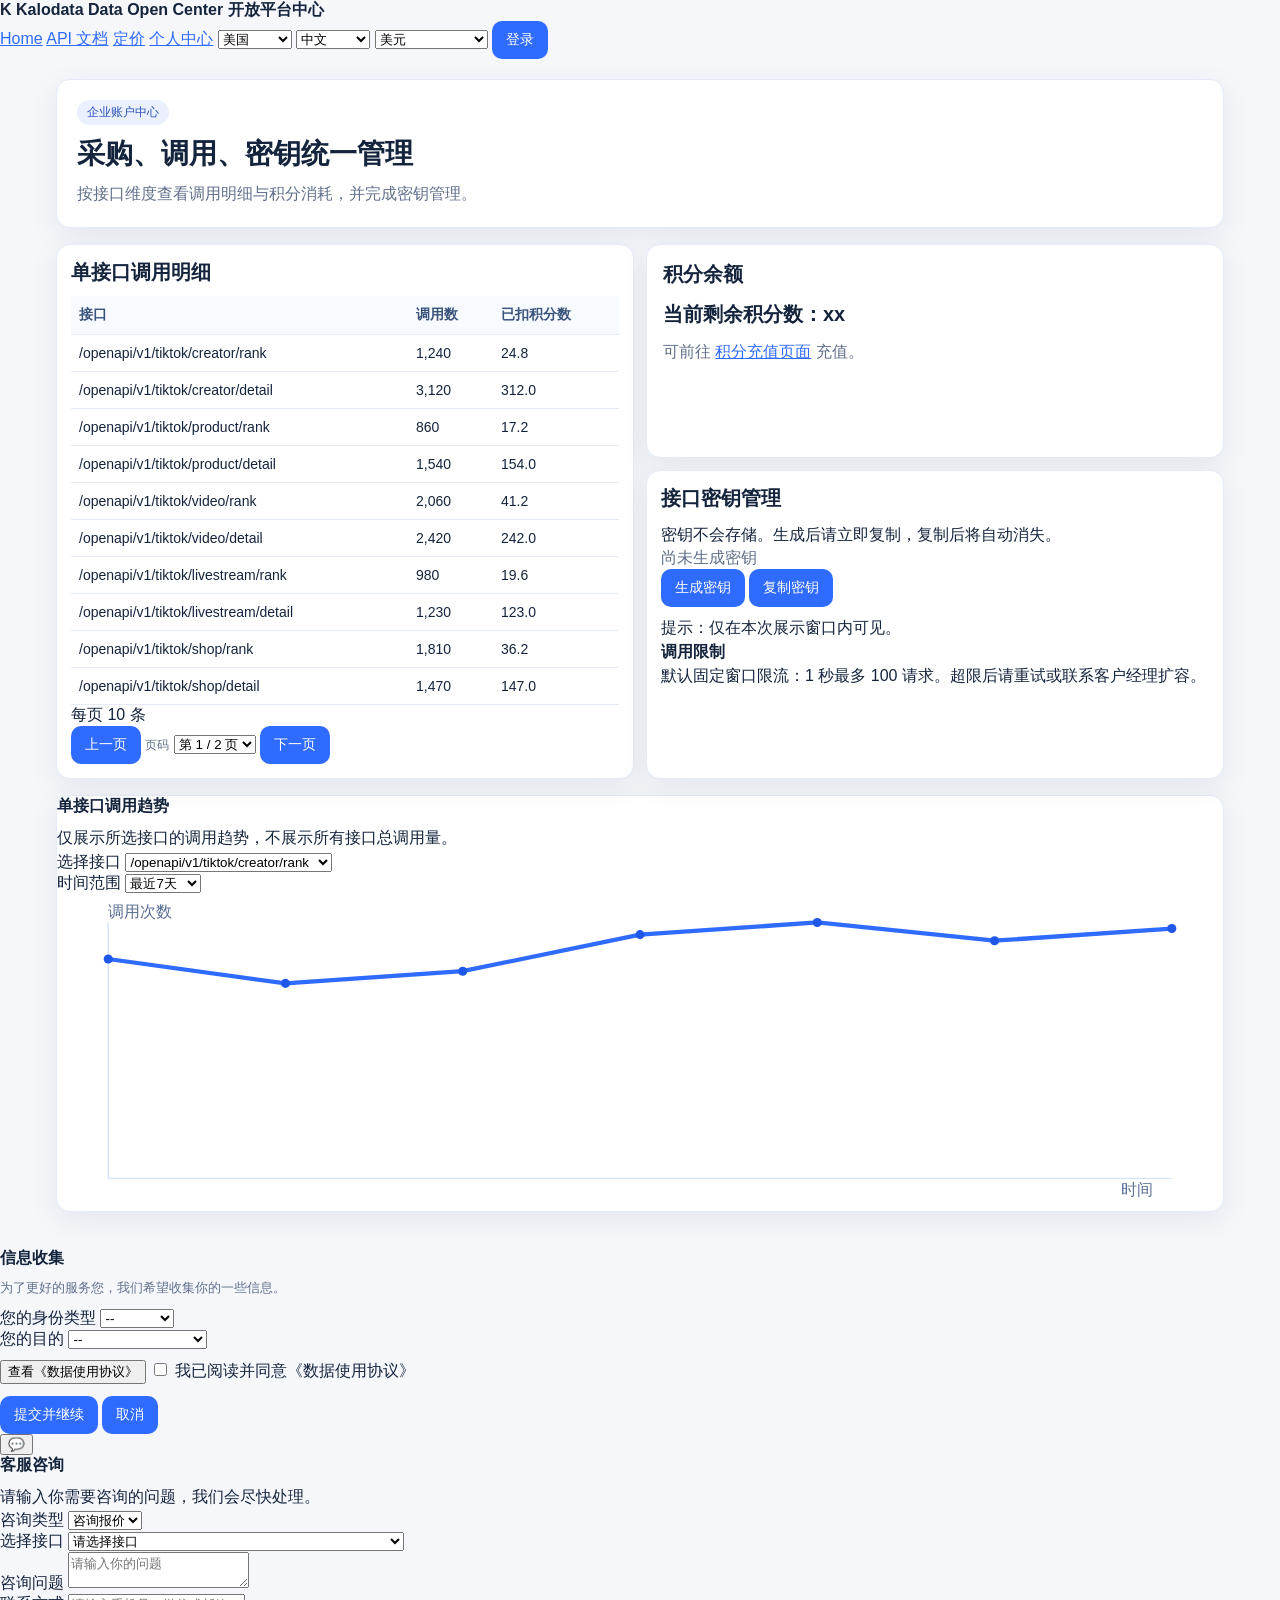
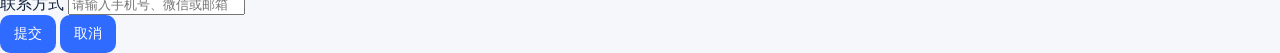
==== commit d15f2d4b: "Add files via upload" ====
--- a/center.html
+++ b/center.html
@@ -4,8 +4,8 @@
     <meta charset="UTF-8" />
     <meta name="viewport" content="width=device-width, initial-scale=1.0" />
     <title>Kalodata 本地交付 - 个人中心</title>
-    <link rel="stylesheet" href="./chat-output-20260612/styles.css" />
-    <link rel="stylesheet" href="./styles.css?v=20260612-2" />
+    <link rel="stylesheet" href="./styles.css" />
+    <link rel="stylesheet" href="../styles.css?v=20260612-2" />
     <style>
       #rechargeHint a {
         color: #2f6bff;
@@ -74,7 +74,9 @@
           <article class="card aside">
             <h2 id="balanceTitle">积分余额</h2>
             <p class="points" id="balanceText">当前剩余积分数：xx</p>
-            <p class="muted" id="rechargeHint">可前往 <a href="./recharge.html" id="rechargeLinkText">积分充值页面</a> 充值。</p>
+            <p class="muted" id="rechargeHint">
+              可前往 <a href="./recharge.html" id="rechargeLinkText">积分充值页面</a> 充值。
+            </p>
           </article>
 
           <article class="card panel">
@@ -118,11 +120,12 @@
         <svg id="trendSvg" class="trend-svg" viewBox="0 0 820 220" preserveAspectRatio="none"></svg>
       </section>
     </main>
-
     <div id="keyProfileModal" class="modal" aria-hidden="true">
       <div class="modal-card">
         <h3 data-i18n="center.key.profile.title">信息收集</h3>
-        <p class="muted" style="font-size: 13px" data-i18n="center.key.profile.desc">为了更好的服务您，我们希望收集你的一些信息。</p>
+        <p class="muted" style="font-size: 13px" data-i18n="center.key.profile.desc">
+          为了更好的服务您，我们希望收集你的一些信息。
+        </p>
         <div class="fields" style="grid-template-columns: 1fr; margin-top: 10px">
           <div class="field">
             <label data-i18n="center.key.profile.identity">您的身份类型</label>
@@ -130,7 +133,12 @@
           </div>
           <div class="field" id="profileIdentityOtherWrap" style="display: none">
             <label data-i18n="center.key.profile.identity.other">其他</label>
-            <input id="profileIdentityOther" type="text" data-i18n-placeholder="center.key.profile.identity.otherPlaceholder" placeholder="请输入您的身份类型" />
+            <input
+              id="profileIdentityOther"
+              type="text"
+              data-i18n-placeholder="center.key.profile.identity.otherPlaceholder"
+              placeholder="请输入您的身份类型"
+            />
           </div>
           <div class="field">
             <label data-i18n="center.key.profile.purpose">您的目的</label>
@@ -152,13 +160,14 @@
         </div>
         <p id="profileError" class="status-warn" style="display: none; margin-top: 10px"></p>
         <div class="hero-actions" style="margin-top: 12px">
-          <button id="profileSubmit" class="btn primary" type="button" data-i18n="center.key.profile.submit">提交并继续</button>
+          <button id="profileSubmit" class="btn primary" type="button" data-i18n="center.key.profile.submit">
+            提交并继续
+          </button>
           <button id="profileCancel" class="btn" type="button" data-i18n="center.key.profile.cancel">取消</button>
         </div>
       </div>
     </div>
-
-    <script src="./app.js?v=20260612-6"></script>
+    <script src="../app.js?v=20260612-6"></script>
     <script>
       const keyArea = document.getElementById("keyArea");
       const generateKeyBtn = document.getElementById("generateKey");
@@ -178,16 +187,21 @@
       let currentKey = "";
 
       function randomKey() {
-        return `sk_live_kalodata_${Math.random().toString(36).slice(2, 10)}${Math.random().toString(36).slice(2, 8)}`;
-      }
+        return `sk_live_kalodata_${Math.random().toString(36).slice(2, 10)}${Math.random()
+          .toString(36)
+          .slice(2, 8)}`;
+      }
+
       function openProfileModal() {
         keyProfileModal.classList.add("open");
         keyProfileModal.setAttribute("aria-hidden", "false");
       }
+
       function closeProfileModal() {
         keyProfileModal.classList.remove("open");
         keyProfileModal.setAttribute("aria-hidden", "true");
       }
+
       function renderProfileOptions() {
         profileIdentity.innerHTML = `
           <option value="">--</option>
@@ -203,6 +217,7 @@
           <option value="client">${window.KDC.t("center.key.profile.purpose.client")}</option>
         `;
       }
+
       function issueKey() {
         currentKey = randomKey();
         keyArea.textContent = currentKey;
@@ -210,6 +225,7 @@
         copyKeyBtn.disabled = false;
         keyTip.textContent = window.KDC.t("center.key.generated");
       }
+
       function resetProfileForm() {
         profileIdentity.value = "";
         profileIdentityOther.value = "";
@@ -219,23 +235,33 @@
         profileIdentityOtherWrap.style.display = "none";
         profileError.style.display = "none";
       }
+
       generateKeyBtn.addEventListener("click", () => {
         resetProfileForm();
         openProfileModal();
       });
+
       profileIdentity.addEventListener("change", () => {
         const isOther = profileIdentity.value === "other";
         profileIdentityOtherWrap.style.display = isOther ? "block" : "none";
         if (!isOther) profileIdentityOther.value = "";
         profileError.style.display = "none";
       });
-      profileCancel.addEventListener("click", closeProfileModal);
+
+      profileCancel.addEventListener("click", () => {
+        closeProfileModal();
+      });
+
       profileAgreementLink.addEventListener("click", () => {
         profileAgreementContent.hidden = !profileAgreementContent.hidden;
       });
+
       profileAgreementCheck.addEventListener("change", () => {
-        if (profileAgreementCheck.checked) profileError.style.display = "none";
-      });
+        if (profileAgreementCheck.checked) {
+          profileError.style.display = "none";
+        }
+      });
+
       profileSubmit.addEventListener("click", () => {
         if (!profileIdentity.value) {
           profileError.style.display = "block";
@@ -260,9 +286,11 @@
         closeProfileModal();
         issueKey();
       });
+
       keyProfileModal.addEventListener("click", (event) => {
         if (event.target === keyProfileModal) closeProfileModal();
       });
+
       copyKeyBtn.addEventListener("click", async () => {
         if (!currentKey) return;
         try {
@@ -282,6 +310,7 @@
         "creator-detail": [80, 70, 110, 130, 120, 160, 140, 150, 190, 170, 180, 220, 200, 210],
         "product-rank": [60, 90, 140, 200, 260, 300, 280, 250, 220, 240, 210, 230, 200, 180],
       };
+
       function renderTrend() {
         const endpoint = document.getElementById("trendEndpoint").value;
         const range = Number(document.getElementById("trendRange").value);
@@ -295,12 +324,14 @@
         const padY = 20;
         const plotW = width - padX * 2;
         const plotH = height - padY * 2;
+
         const coords = points.map((value, idx) => {
           const x = padX + (idx / (points.length - 1 || 1)) * plotW;
           const y = padY + (1 - (value - min) / (max - min || 1)) * plotH;
           return [x, y];
         });
         const polyline = coords.map((c) => `${c[0]},${c[1]}`).join(" ");
+
         const svg = document.getElementById("trendSvg");
         svg.innerHTML = `
           <line x1="${padX}" y1="${height - padY}" x2="${width - padX}" y2="${height - padY}" stroke="#d5e3ff" />
@@ -311,6 +342,7 @@
           <text x="${width - 72}" y="${height - 8}" fill="#5a6f95" font-size="11">${window.KDC.t("center.trend.axisX")}</text>
         `;
       }
+
       document.getElementById("trendEndpoint").addEventListener("change", renderTrend);
       document.getElementById("trendRange").addEventListener("change", renderTrend);
     </script>
@@ -355,10 +387,12 @@
           rechargeSuffix: " to top up.",
         },
       };
+
       function activeTexts() {
         const lang = (window.KDC?.settings?.language || "zh-CN").toLowerCase();
         return lang.startsWith("zh") ? pageTexts.zh : pageTexts.en;
       }
+
       const usageRows = [
         { api: "/openapi/v1/tiktok/creator/rank", calls: "1,240", deducted: "24.8" },
         { api: "/openapi/v1/tiktok/creator/detail", calls: "3,120", deducted: "312.0" },
@@ -382,16 +416,28 @@
       const usagePrev = document.getElementById("usagePrev");
       const usageNext = document.getElementById("usageNext");
       const usagePageSelect = document.getElementById("usagePageSelect");
+
       function pagerText(format, page, total) {
         return format.replace("{page}", String(page)).replace("{total}", String(total));
       }
+
       function renderUsageTable() {
         const t = activeTexts();
         const totalPages = Math.max(1, Math.ceil(usageRows.length / usagePageSize));
         if (usagePage > totalPages) usagePage = totalPages;
         const start = (usagePage - 1) * usagePageSize;
         const current = usageRows.slice(start, start + usagePageSize);
-        usageBody.innerHTML = current.map((row) => `<tr><td>${row.api}</td><td>${row.calls}</td><td>${row.deducted}</td></tr>`).join("");
+
+        usageBody.innerHTML = current
+          .map(
+            (row) => `<tr>
+              <td>${row.api}</td>
+              <td>${row.calls}</td>
+              <td>${row.deducted}</td>
+            </tr>`
+          )
+          .join("");
+
         usagePageSelect.innerHTML = Array.from({ length: totalPages }, (_, i) => {
           const page = i + 1;
           return `<option value="${page}">${pagerText(t.pagerFormat, page, totalPages)}</option>`;
@@ -400,6 +446,7 @@
         usagePrev.disabled = usagePage <= 1;
         usageNext.disabled = usagePage >= totalPages;
       }
+
       usagePrev.addEventListener("click", () => {
         if (usagePage > 1) {
           usagePage -= 1;
@@ -417,6 +464,7 @@
         usagePage = Number(usagePageSelect.value) || 1;
         renderUsageTable();
       });
+
       function applyPageTexts() {
         const t = activeTexts();
         document.getElementById("centerTag").textContent = t.tag;
@@ -452,6 +500,7 @@
         }
         renderTrend();
       }
+
       applyPageTexts();
       window.addEventListener("kdc:settingsChanged", applyPageTexts);
     </script>
--- a/styles.css
+++ b/styles.css
@@ -1,1189 +1,233 @@
 :root {
-  --bg: #f4f8ff;
-  --surface: #ffffff;
-  --surface-soft: #f7faff;
-  --line: #d8e6ff;
-  --text: #12284f;
-  --muted: #5a6f95;
+  --bg: #f5f7fb;
+  --card: #ffffff;
+  --line: #e4ebf7;
+  --text: #14243d;
+  --muted: #60708a;
   --primary: #2f6bff;
-  --primary-strong: #1f58e8;
-  --primary-soft: #eaf1ff;
-  --success: #0a8f5c;
-  --warning: #db8a00;
+  --shadow: 0 8px 28px rgba(20, 36, 61, 0.08);
 }
 
 * {
   box-sizing: border-box;
 }
 
-html,
 body {
   margin: 0;
-  padding: 0;
-}
-
-body {
-  font-family: "Inter", "Segoe UI", "PingFang SC", "Microsoft YaHei", sans-serif;
+  font-family: "PingFang SC", "Microsoft YaHei", "Segoe UI", sans-serif;
   color: var(--text);
-  background: radial-gradient(circle at top right, #eaf2ff 0%, #f4f8ff 40%, #f8fbff 100%);
+  background: var(--bg);
 }
 
 a {
-  color: inherit;
-  text-decoration: none;
-}
-
-.site-header {
-  position: sticky;
-  top: 0;
-  z-index: 40;
+  color: var(--primary);
+}
+
+.header {
+  background: #fff;
   border-bottom: 1px solid var(--line);
-  background: rgba(255, 255, 255, 0.9);
-  backdrop-filter: blur(8px);
-}
-
-.site-header-inner {
-  max-width: 1240px;
+}
+
+.header-inner {
+  max-width: 1200px;
   margin: 0 auto;
-  height: 68px;
+  padding: 14px 16px;
   display: flex;
+  gap: 16px;
   align-items: center;
   justify-content: space-between;
-  padding: 0 20px;
 }
 
 .brand {
+  text-decoration: none;
+  color: var(--text);
+  font-weight: 700;
+}
+
+.nav {
   display: flex;
-  align-items: center;
-  gap: 10px;
-}
-
-.brand-logo {
-  width: 34px;
-  height: 34px;
-  border-radius: 10px;
-  display: grid;
-  place-items: center;
-  background: linear-gradient(135deg, #2f6bff, #4d8bff);
-  color: #fff;
-  font-weight: 700;
-}
-
-.brand-text {
-  line-height: 1.1;
-}
-
-.brand-text strong {
-  display: block;
+  flex-wrap: wrap;
+  gap: 8px;
+}
+
+.nav a {
+  text-decoration: none;
+  color: #2a3f63;
+  border: 1px solid transparent;
+  border-radius: 8px;
+  padding: 6px 10px;
   font-size: 14px;
 }
 
-.brand-text span {
+.nav a.active {
+  border-color: #cfddff;
+  background: #edf3ff;
+  color: #234cae;
+}
+
+.page {
+  max-width: 1200px;
+  margin: 20px auto 36px;
+  padding: 0 16px;
+}
+
+.card {
+  background: var(--card);
+  border: 1px solid var(--line);
+  border-radius: 14px;
+  box-shadow: var(--shadow);
+}
+
+.hero {
+  padding: 20px;
+}
+
+.hero-tag {
+  display: inline-block;
+  border-radius: 999px;
+  background: #eaf0ff;
+  color: #2a51b7;
+  padding: 4px 10px;
+  font-size: 12px;
+}
+
+h1 {
+  margin: 10px 0 8px;
+  font-size: 28px;
+}
+
+h2 {
+  margin: 0 0 10px;
+  font-size: 20px;
+}
+
+h3 {
+  margin: 0 0 8px;
+  font-size: 16px;
+}
+
+p {
+  margin: 0;
+  line-height: 1.65;
+}
+
+.muted {
   color: var(--muted);
-  font-size: 12px;
-}
-
-.top-nav {
-  display: flex;
-  align-items: center;
-  gap: 18px;
-  color: #3a5180;
-  font-size: 14px;
-}
-
-.top-nav a {
-  padding: 6px 10px;
-  border-radius: 8px;
-}
-
-.top-nav a.active {
-  background: var(--primary-soft);
-  color: var(--primary-strong);
-  font-weight: 600;
-}
-
-.global-controls {
-  display: inline-flex;
-  align-items: center;
-  gap: 6px;
-}
-
-.global-controls select {
-  border: 1px solid #cfe0ff;
-  border-radius: 8px;
-  padding: 6px 8px;
-  background: #fff;
-  color: #2b4578;
-  font-size: 12px;
-}
-
-.btn {
-  border: 1px solid var(--line);
-  background: #fff;
-  color: var(--text);
-  border-radius: 10px;
-  padding: 8px 14px;
-  font-size: 13px;
-  cursor: pointer;
-}
-
-.btn.primary {
-  background: var(--primary);
-  border-color: var(--primary);
-  color: #fff;
-}
-
-.btn.primary:hover {
-  background: var(--primary-strong);
-}
-
-.page {
-  max-width: 1240px;
-  margin: 0 auto;
-  padding: 22px 20px 40px;
-}
-
-.card {
-  background: var(--surface);
-  border: 1px solid var(--line);
-  border-radius: 16px;
-}
-
-.hero {
-  padding: 28px;
-  background: linear-gradient(145deg, #ffffff 0%, #f2f7ff 70%, #e8f1ff 100%);
-}
-
-.hero-tag {
-  display: inline-flex;
-  padding: 6px 11px;
-  border-radius: 999px;
-  font-size: 12px;
-  font-weight: 600;
-  color: #295de0;
-  background: #eaf1ff;
-}
-
-.hero h1 {
-  font-size: 34px;
-  margin: 14px 0 8px;
-  line-height: 1.2;
-}
-
-.hero p {
-  margin: 0;
-  color: var(--muted);
-  line-height: 1.75;
-}
-
-.hero-actions {
-  margin-top: 20px;
-  display: flex;
-  gap: 10px;
-}
-
-.grid {
-  display: grid;
-  gap: 14px;
-}
-
-.grid-4 {
-  grid-template-columns: repeat(4, minmax(0, 1fr));
-}
-
-.grid-3 {
-  grid-template-columns: repeat(3, minmax(0, 1fr));
-}
-
-.stat {
-  padding: 16px;
-}
-
-.stat strong {
-  display: block;
-  font-size: 26px;
-  margin-bottom: 4px;
-}
-
-.stat span {
-  color: var(--muted);
-  font-size: 13px;
 }
 
 .section {
   margin-top: 16px;
 }
 
-.section-title {
-  font-size: 20px;
-  margin: 0 0 10px;
-}
-
-.section-sub {
-  margin: 0 0 14px;
-  color: var(--muted);
-  font-size: 14px;
-}
-
-.feature {
-  padding: 16px;
-}
-
-.feature h3 {
-  margin: 2px 0 8px;
-  font-size: 17px;
-}
-
-.feature p {
-  margin: 0;
-  line-height: 1.7;
-  color: var(--muted);
-  font-size: 14px;
-}
-
-.doc-layout {
-  display: grid;
-  grid-template-columns: 280px 1fr;
-  gap: 16px;
-}
-
-.doc-sidebar {
-  position: sticky;
-  top: 90px;
-  height: calc(100vh - 110px);
-  overflow: auto;
+.grid-2 {
+  display: grid;
+  grid-template-columns: repeat(2, minmax(0, 1fr));
+  gap: 12px;
+}
+
+.grid-3 {
+  display: grid;
+  grid-template-columns: repeat(3, minmax(0, 1fr));
+  gap: 12px;
+}
+
+.panel {
   padding: 14px;
 }
 
-.doc-sidebar h3 {
-  margin: 0 0 10px;
-  font-size: 14px;
-  color: var(--muted);
-}
-
-.doc-group {
-  margin-bottom: 14px;
-}
-
-.doc-group-title {
-  font-size: 13px;
-  font-weight: 700;
-  margin: 0 0 8px;
-}
-
-.doc-link {
-  width: 100%;
-  text-align: left;
-  border: none;
-  background: transparent;
-  border-radius: 8px;
-  padding: 9px 10px;
-  color: #344a75;
-  font-size: 13px;
-  cursor: pointer;
-}
-
-.doc-link:hover {
-  background: var(--primary-soft);
-}
-
-.doc-link.active {
-  background: var(--primary-soft);
-  color: var(--primary-strong);
-  font-weight: 600;
-}
-
-.doc-content {
-  padding: 18px;
-}
-
-.endpoint-title {
-  font-size: 24px;
-  margin: 0 0 8px;
-}
-
-.endpoint-meta {
-  margin: 0;
-  color: var(--muted);
-  font-size: 14px;
-}
-
 .chip {
-  display: inline-flex;
-  border-radius: 8px;
-  padding: 5px 9px;
+  display: inline-block;
+  margin-top: 8px;
+  border: 1px solid #d7e3ff;
+  background: #f3f7ff;
+  color: #294fba;
+  border-radius: 999px;
+  padding: 3px 10px;
   font-size: 12px;
-  font-weight: 600;
-  margin-right: 6px;
-}
-
-.chip.method {
-  background: #dbe8ff;
-  color: #2557d1;
-}
-
-.chip.route {
-  background: #edf4ff;
-  color: #2e4f88;
-  font-family: "Consolas", monospace;
-}
-
-.callout {
-  margin-top: 14px;
-  border: 1px solid var(--line);
-  background: var(--surface-soft);
-  border-radius: 12px;
-  padding: 12px;
-}
-
-.callout strong {
-  font-size: 13px;
-  color: #23467f;
-}
-
-.callout p {
-  margin: 6px 0 0;
-  color: var(--muted);
-  line-height: 1.65;
-  font-size: 13px;
-}
-
-.block {
-  margin-top: 16px;
-}
-
-.block h3 {
-  margin: 0 0 8px;
-  font-size: 16px;
 }
 
 .table-wrap {
-  border: 1px solid var(--line);
-  border-radius: 12px;
-  overflow: auto;
+  overflow-x: auto;
 }
 
 table {
   width: 100%;
   border-collapse: collapse;
-  min-width: 680px;
+  font-size: 14px;
 }
 
 th,
 td {
-  padding: 11px 12px;
-  border-bottom: 1px solid #eaf0ff;
+  border-bottom: 1px solid var(--line);
   text-align: left;
+  padding: 10px 8px;
+  vertical-align: top;
+}
+
+th {
+  color: #39537b;
+  background: #f7faff;
+  font-weight: 600;
+}
+
+.layout {
+  display: grid;
+  gap: 14px;
+  grid-template-columns: minmax(0, 1fr) 320px;
+  align-items: start;
+}
+
+.products {
+  display: grid;
+  grid-template-columns: repeat(2, minmax(0, 1fr));
+  gap: 12px;
+}
+
+.formula {
+  margin-top: 8px;
   font-size: 13px;
-}
-
-th {
+  color: #355176;
+  background: #f5f8ff;
+  border: 1px solid #e1e9ff;
+  border-radius: 8px;
+  padding: 6px 8px;
+}
+
+.btn {
+  display: inline-block;
+  text-decoration: none;
+  border: 0;
+  border-radius: 10px;
+  padding: 10px 14px;
+  font-size: 14px;
+  background: var(--primary);
+  color: #fff;
+}
+
+.aside {
+  padding: 16px;
+}
+
+.points {
+  margin: 10px 0 8px;
+  font-size: 20px;
   font-weight: 600;
-  background: var(--surface-soft);
-  color: #425982;
-}
-
-.mono {
-  font-family: "Consolas", monospace;
-}
-
-.pricing-grid {
-  display: grid;
-  grid-template-columns: 1fr 1fr;
-  gap: 14px;
-}
-
-.price-card {
-  padding: 16px;
-}
-
-.price-card h3 {
-  margin: 0 0 8px;
-  font-size: 18px;
-}
-
-.price-card p {
-  margin: 0;
-  color: var(--muted);
-  font-size: 14px;
-  line-height: 1.65;
-}
-
-.price {
-  margin: 12px 0;
-  font-size: 30px;
-  font-weight: 700;
-}
-
-.price small {
-  font-size: 14px;
-  color: var(--muted);
-  font-weight: 500;
-}
-
-.formula {
-  margin-top: 12px;
-  border: 1px dashed #c7d9ff;
-  border-radius: 10px;
-  padding: 10px 12px;
-  color: #325383;
-  background: #f8fbff;
-  font-size: 13px;
-  line-height: 1.65;
-}
-
-.fields {
-  display: grid;
-  grid-template-columns: 1fr 1fr;
-  gap: 10px;
-  margin-top: 12px;
-}
-
-.field label {
-  display: block;
-  font-size: 12px;
-  color: #4f668f;
-  margin-bottom: 6px;
-}
-
-.field input,
-.field select {
-  width: 100%;
-  border: 1px solid #cfe0ff;
-  border-radius: 10px;
-  padding: 10px;
-  font-size: 13px;
-  background: #fbfdff;
-}
-
-.result {
-  margin-top: 12px;
-  padding: 10px 12px;
-  border-radius: 10px;
-  background: #edf4ff;
-  color: #2854a4;
-  font-size: 13px;
-}
-
-.account-layout {
-  display: grid;
-  grid-template-columns: 1.1fr 1fr;
-  gap: 14px;
-}
-
-.panel-body {
-  padding: 16px;
-}
-
-.panel-body h3 {
-  margin: 0 0 10px;
-  font-size: 18px;
-}
-
-.list {
-  margin: 0;
-  padding-left: 16px;
-  color: var(--muted);
-}
-
-.list li {
-  margin-bottom: 8px;
-}
-
-.key-box {
-  border: 1px dashed #bdd2ff;
-  border-radius: 10px;
-  padding: 10px;
-  font-family: "Consolas", monospace;
-  font-size: 13px;
-  color: #2f4c83;
-  background: #f8fbff;
-}
-
-.status-ok {
-  color: var(--success);
-  font-size: 12px;
-}
-
-.status-warn {
-  color: var(--warning);
-  font-size: 12px;
-}
-
-.pill {
-  display: inline-flex;
-  align-items: center;
-  border-radius: 999px;
-  padding: 4px 9px;
-  font-size: 12px;
-  font-weight: 600;
-  margin-right: 6px;
-}
-
-.pill.ok {
-  background: #e8f8f1;
-  color: #0a8f5c;
-}
-
-.pill.wait {
-  background: #fff4df;
-  color: #ad6c00;
-}
-
-.compare-table tbody tr:first-child td {
-  font-size: 15px;
-}
-
-.compare-table tbody tr:first-child td:nth-child(2) {
-  color: #0a8f5c;
-}
-
-.compare-table tbody tr:first-child td:nth-child(3),
-.compare-table tbody tr:first-child td:nth-child(4) {
-  color: #d73a49;
-}
-
-.steps {
-  margin-top: 14px;
-  padding-left: 16px;
-  color: var(--muted);
-}
-
-.steps li {
-  margin-bottom: 8px;
-  line-height: 1.65;
-}
-
-.product-card {
-  padding: 16px;
-  min-height: 210px;
-}
-
-.product-card h3 {
-  margin: 0 0 8px;
-  font-size: 16px;
-}
-
-.product-meta {
-  color: var(--muted);
-  font-size: 13px;
-}
-
-.product-footer {
-  margin-top: 12px;
-  display: flex;
-  align-items: center;
-  justify-content: space-between;
-}
-
-.product-grid {
-  display: grid;
-  grid-template-columns: repeat(2, minmax(0, 1fr));
-  gap: 16px;
-}
-
-.qty-control {
-  display: inline-flex;
-  border: 1px solid #cfe0ff;
-  border-radius: 10px;
-  overflow: hidden;
-  background: #fff;
-}
-
-.qty-control button {
-  width: 28px;
-  border: none;
-  background: #f2f7ff;
-  color: #2d4d87;
-  cursor: pointer;
-}
-
-.qty-control span {
-  display: grid;
-  place-items: center;
-  width: 34px;
-  font-size: 13px;
-}
-
-.pricing-layout {
-  display: grid;
-  grid-template-columns: 1.5fr 1fr;
-  gap: 14px;
-}
-
-.cart {
-  padding: 16px;
-  position: sticky;
-  top: 90px;
-  height: fit-content;
-}
-
-.cart h3 {
-  margin: 0 0 10px;
-}
-
-.cart-list {
-  margin: 0;
-  padding: 0;
-  list-style: none;
-}
-
-.cart-list li {
-  display: flex;
-  justify-content: space-between;
-  gap: 10px;
-  padding: 9px 0;
-  border-bottom: 1px solid #edf2ff;
-  font-size: 13px;
-}
-
-.cart-total {
-  margin-top: 12px;
-  font-size: 14px;
-  color: #2a467e;
-}
-
-.agreement-step {
-  margin-top: 10px;
-  padding-top: 10px;
-  border-top: 1px dashed #d7e5ff;
-}
-
-.agreement-link {
-  border: none;
-  background: transparent;
-  color: #2d5fd8;
-  font-size: 12px;
-  padding: 0;
-  cursor: pointer;
-  text-decoration: underline;
-}
-
-.agreement-content {
-  margin-top: 8px;
-  border: 1px solid #d8e6ff;
-  border-radius: 10px;
-  padding: 9px 10px;
-  background: #f8fbff;
-}
-
-.agreement-content strong {
-  font-size: 12px;
-  color: #294b83;
-}
-
-.agreement-content p {
-  margin: 6px 0 0;
-  font-size: 12px;
-  line-height: 1.65;
-  color: var(--muted);
-}
-
-.agreement-check {
-  margin-top: 10px;
-  display: flex;
-  gap: 8px;
-  align-items: flex-start;
-  font-size: 12px;
-  color: #3d5788;
-}
-
-.muted {
-  color: var(--muted);
-}
-
-.modal {
-  position: fixed;
-  inset: 0;
-  display: none;
-  align-items: center;
-  justify-content: center;
-  background: rgba(13, 29, 60, 0.45);
-  z-index: 80;
-}
-
-.modal.open {
-  display: flex;
-}
-
-.modal-card {
-  width: min(460px, 92vw);
-  background: #fff;
-  border-radius: 14px;
-  border: 1px solid #d4e2ff;
-  padding: 16px;
-}
-
-.modal-card h3 {
-  margin: 0 0 8px;
-}
-
-.pay-options {
-  display: grid;
-  gap: 8px;
-  margin: 12px 0;
-}
-
-.pay-option {
-  border: 1px solid #d8e6ff;
-  border-radius: 10px;
-  padding: 10px;
-  display: flex;
-  justify-content: space-between;
-  font-size: 13px;
-}
-
-.trend-panel {
-  padding: 16px;
-}
-
-.trend-svg {
-  width: 100%;
-  height: 210px;
-  border: 1px solid #dbe8ff;
-  border-radius: 10px;
-  background: #f8fbff;
-}
-
-.key-actions {
-  margin-top: 10px;
-  display: flex;
-  gap: 8px;
-}
-
-.table-pager {
-  margin-top: 10px;
-  display: flex;
-  align-items: center;
-  justify-content: space-between;
-  gap: 12px;
-  flex-wrap: wrap;
-}
-
-.table-pager .left {
-  font-size: 12px;
-  color: var(--muted);
-}
-
-.table-pager .right {
-  display: flex;
-  align-items: center;
-  gap: 8px;
-}
-
-.table-pager select {
-  border: 1px solid #cfe0ff;
-  border-radius: 8px;
-  padding: 7px 10px;
-  background: #fff;
-  color: var(--text);
-  font-size: 12px;
-}
-
-.table-toolbar {
-  margin-bottom: 10px;
-  display: flex;
-  align-items: center;
-  justify-content: space-between;
-  gap: 12px;
-  flex-wrap: wrap;
-}
-
-.table-toolbar .search {
-  width: min(320px, 100%);
-  border: 1px solid #cfe0ff;
-  border-radius: 8px;
-  padding: 8px 10px;
-  font-size: 13px;
-  background: #fff;
-  color: var(--text);
-}
-
-.home-wrap {
-  display: flex;
-  flex-direction: column;
-  gap: 18px;
-}
-
-.hero-centered {
-  padding: 44px 34px;
-  text-align: center;
-  background: linear-gradient(180deg, #ffffff 0%, #f2f7ff 58%, #ecf3ff 100%);
-}
-
-.hero-centered h1 {
-  margin: 12px 0 10px;
-  font-size: 42px;
-  line-height: 1.16;
-  letter-spacing: -0.02em;
-}
-
-.hero-centered p {
-  margin: 0 auto;
-  max-width: 860px;
-  color: var(--muted);
-  line-height: 1.85;
-  font-size: 15px;
-}
-
-.metric-grid {
-  display: grid;
-  grid-template-columns: repeat(4, minmax(0, 1fr));
-  gap: 12px;
-  margin-top: 24px;
-}
-
-.metric-item {
-  border: 1px solid var(--line);
-  border-radius: 14px;
-  padding: 16px;
-  background: #ffffff;
-}
-
-.metric-item strong {
-  font-size: 32px;
-  display: block;
-  margin-bottom: 2px;
-}
-
-.metric-item span {
-  font-size: 13px;
-  color: var(--muted);
-}
-
-.center-section {
-  padding: 24px;
-}
-
-.center-head {
-  text-align: center;
-  margin-bottom: 16px;
-}
-
-.center-head h2 {
-  margin: 0 0 8px;
-  font-size: 28px;
-}
-
-.center-head p {
-  margin: 0;
-  color: var(--muted);
-}
-
-.access-grid {
-  display: grid;
-  grid-template-columns: repeat(3, minmax(0, 1fr));
-  gap: 12px;
-}
-
-.access-card {
-  border: 1px solid var(--line);
-  border-radius: 12px;
-  background: #fff;
-  padding: 16px;
-}
-
-.access-card h3 {
-  margin: 8px 0 8px;
-  font-size: 18px;
-}
-
-.access-card p {
-  margin: 0 0 10px;
-  color: var(--muted);
-  font-size: 14px;
-  line-height: 1.7;
-}
-
-.access-card ul {
-  margin: 0;
-  padding-left: 16px;
-  color: #3f5684;
-  font-size: 13px;
-}
-
-.access-card li {
-  margin-bottom: 6px;
-}
-
-.scenario-grid {
-  display: grid;
-  grid-template-columns: repeat(4, minmax(0, 1fr));
-  gap: 10px;
-}
-
-.scenario {
-  border: 1px solid var(--line);
-  border-radius: 12px;
-  padding: 14px;
-  background: #fff;
-}
-
-.scenario h4 {
-  margin: 2px 0 6px;
-  font-size: 15px;
-}
-
-.scenario p {
-  margin: 0;
-  font-size: 13px;
-  color: var(--muted);
-  line-height: 1.65;
-}
-
-.compare-table {
-  border: 1px solid var(--line);
-  border-radius: 12px;
-  overflow: auto;
-  background: #fff;
-}
-
-.compare-table table {
-  min-width: 760px;
-}
-
-.compare-table th {
-  background: #f2f7ff;
-}
-
-.step-grid {
-  display: grid;
-  grid-template-columns: repeat(3, minmax(0, 1fr));
-  gap: 12px;
-}
-
-.step-card {
-  border: 1px solid var(--line);
-  border-radius: 12px;
-  background: #fff;
-  padding: 15px;
-}
-
-.step-index {
-  width: 26px;
-  height: 26px;
-  border-radius: 999px;
-  background: #e8f0ff;
-  color: #2a5fe0;
-  display: grid;
-  place-items: center;
-  font-size: 12px;
-  font-weight: 700;
-  margin-bottom: 8px;
-}
-
-.step-card h4 {
-  margin: 0 0 6px;
-  font-size: 16px;
-}
-
-.step-card p {
-  margin: 0;
-  color: var(--muted);
-  font-size: 13px;
-  line-height: 1.65;
-}
-
-.code-sample {
-  border: 1px solid #cfe0ff;
-  border-radius: 12px;
-  background: #f7faff;
-  padding: 13px;
-}
-
-.code-sample pre {
-  margin: 0;
-  white-space: pre-wrap;
-  font-family: "Consolas", "SFMono-Regular", monospace;
-  color: #1e3f79;
-  font-size: 12px;
-}
-
-.cta-band {
-  padding: 22px;
-  text-align: center;
-  background: linear-gradient(145deg, #f7fbff 0%, #ecf4ff 100%);
-}
-
-.cta-band h2 {
-  margin: 0 0 8px;
-  font-size: 28px;
-}
-
-.cta-band p {
-  margin: 0;
-  color: var(--muted);
-}
-
-.kdc-support-fab {
-  position: fixed;
-  right: 22px;
-  bottom: 22px;
-  width: 54px;
-  height: 54px;
-  border: 1px solid #2f6bff;
-  border-radius: 999px;
-  background: linear-gradient(145deg, #2f6bff, #1f58e8);
-  color: #fff;
-  font-size: 22px;
-  cursor: pointer;
-  z-index: 120;
-  box-shadow: 0 12px 26px rgba(47, 107, 255, 0.35);
-}
-
-.kdc-support-modal {
-  position: fixed;
-  inset: 0;
-  display: none;
-  align-items: center;
-  justify-content: center;
-  background: rgba(12, 28, 56, 0.45);
-  z-index: 125;
-}
-
-.kdc-support-modal.open {
-  display: flex;
-}
-
-.kdc-support-card {
-  width: min(560px, 94vw);
-  background: #fff;
-  border: 1px solid #d4e2ff;
-  border-radius: 16px;
-  padding: 16px;
-}
-
-.kdc-support-card h3 {
-  margin: 0;
-  font-size: 20px;
-}
-
-.kdc-support-sub {
-  margin: 8px 0 12px;
-  color: var(--muted);
-  font-size: 13px;
-}
-
-.kdc-support-grid {
-  display: grid;
-  grid-template-columns: 1fr 1fr;
-  gap: 10px;
-}
-
-.kdc-support-field.full {
-  grid-column: 1 / -1;
-}
-
-.kdc-support-field label {
-  display: block;
-  font-size: 12px;
-  color: #4f668f;
-  margin-bottom: 6px;
-}
-
-.kdc-support-field input,
-.kdc-support-field select,
-.kdc-support-field textarea {
-  width: 100%;
-  border: 1px solid #cfe0ff;
-  border-radius: 10px;
-  padding: 9px 10px;
-  font-size: 13px;
-  background: #fbfdff;
-  color: var(--text);
-}
-
-.kdc-support-field textarea {
-  min-height: 96px;
-  resize: vertical;
-}
-
-.kdc-support-status {
-  margin: 10px 0 0;
-  font-size: 13px;
-}
-
-.kdc-support-actions {
-  margin-top: 12px;
-  display: flex;
-  justify-content: flex-end;
-  gap: 8px;
-}
-
-@media (max-width: 1060px) {
-  .doc-layout,
-  .account-layout,
-  .pricing-grid,
-  .pricing-layout {
+}
+
+.doc-list {
+  margin: 8px 0 0;
+  padding-left: 18px;
+}
+
+.doc-list li {
+  margin: 6px 0;
+}
+
+@media (max-width: 960px) {
+  .grid-2,
+  .grid-3,
+  .products,
+  .layout {
     grid-template-columns: 1fr;
   }
-
-  .metric-grid,
-  .access-grid,
-  .step-grid {
-    grid-template-columns: 1fr 1fr;
-  }
-
-  .scenario-grid {
-    grid-template-columns: 1fr 1fr;
-  }
-
-  .product-grid {
-    grid-template-columns: 1fr;
-  }
-
-  .doc-sidebar {
-    position: static;
-    height: auto;
-  }
-
-  .grid-4,
-  .grid-3,
-  .fields {
-    grid-template-columns: 1fr 1fr;
-  }
-
-  .kdc-support-grid {
-    grid-template-columns: 1fr;
-  }
-}
-
-@media (max-width: 760px) {
-  .top-nav {
-    gap: 8px;
-    font-size: 12px;
-  }
-
-  .grid-4,
-  .grid-3,
-  .fields {
-    grid-template-columns: 1fr;
-  }
-
-  .hero h1 {
-    font-size: 28px;
-  }
-
-  .hero-centered h1 {
-    font-size: 32px;
-  }
-
-  .metric-grid,
-  .access-grid,
-  .scenario-grid,
-  .step-grid {
-    grid-template-columns: 1fr;
-  }
-
-  .product-grid {
-    gap: 12px;
-  }
-
-  .kdc-support-fab {
-    right: 14px;
-    bottom: 14px;
-    width: 50px;
-    height: 50px;
-    font-size: 20px;
-  }
-}
+}
--- a/styles.css
+++ b/styles.css
@@ -1,1189 +1,233 @@
 :root {
-  --bg: #f4f8ff;
-  --surface: #ffffff;
-  --surface-soft: #f7faff;
-  --line: #d8e6ff;
-  --text: #12284f;
-  --muted: #5a6f95;
+  --bg: #f5f7fb;
+  --card: #ffffff;
+  --line: #e4ebf7;
+  --text: #14243d;
+  --muted: #60708a;
   --primary: #2f6bff;
-  --primary-strong: #1f58e8;
-  --primary-soft: #eaf1ff;
-  --success: #0a8f5c;
-  --warning: #db8a00;
+  --shadow: 0 8px 28px rgba(20, 36, 61, 0.08);
 }
 
 * {
   box-sizing: border-box;
 }
 
-html,
 body {
   margin: 0;
-  padding: 0;
-}
-
-body {
-  font-family: "Inter", "Segoe UI", "PingFang SC", "Microsoft YaHei", sans-serif;
+  font-family: "PingFang SC", "Microsoft YaHei", "Segoe UI", sans-serif;
   color: var(--text);
-  background: radial-gradient(circle at top right, #eaf2ff 0%, #f4f8ff 40%, #f8fbff 100%);
+  background: var(--bg);
 }
 
 a {
-  color: inherit;
-  text-decoration: none;
-}
-
-.site-header {
-  position: sticky;
-  top: 0;
-  z-index: 40;
+  color: var(--primary);
+}
+
+.header {
+  background: #fff;
   border-bottom: 1px solid var(--line);
-  background: rgba(255, 255, 255, 0.9);
-  backdrop-filter: blur(8px);
-}
-
-.site-header-inner {
-  max-width: 1240px;
+}
+
+.header-inner {
+  max-width: 1200px;
   margin: 0 auto;
-  height: 68px;
+  padding: 14px 16px;
   display: flex;
+  gap: 16px;
   align-items: center;
   justify-content: space-between;
-  padding: 0 20px;
 }
 
 .brand {
+  text-decoration: none;
+  color: var(--text);
+  font-weight: 700;
+}
+
+.nav {
   display: flex;
-  align-items: center;
-  gap: 10px;
-}
-
-.brand-logo {
-  width: 34px;
-  height: 34px;
-  border-radius: 10px;
-  display: grid;
-  place-items: center;
-  background: linear-gradient(135deg, #2f6bff, #4d8bff);
-  color: #fff;
-  font-weight: 700;
-}
-
-.brand-text {
-  line-height: 1.1;
-}
-
-.brand-text strong {
-  display: block;
+  flex-wrap: wrap;
+  gap: 8px;
+}
+
+.nav a {
+  text-decoration: none;
+  color: #2a3f63;
+  border: 1px solid transparent;
+  border-radius: 8px;
+  padding: 6px 10px;
   font-size: 14px;
 }
 
-.brand-text span {
+.nav a.active {
+  border-color: #cfddff;
+  background: #edf3ff;
+  color: #234cae;
+}
+
+.page {
+  max-width: 1200px;
+  margin: 20px auto 36px;
+  padding: 0 16px;
+}
+
+.card {
+  background: var(--card);
+  border: 1px solid var(--line);
+  border-radius: 14px;
+  box-shadow: var(--shadow);
+}
+
+.hero {
+  padding: 20px;
+}
+
+.hero-tag {
+  display: inline-block;
+  border-radius: 999px;
+  background: #eaf0ff;
+  color: #2a51b7;
+  padding: 4px 10px;
+  font-size: 12px;
+}
+
+h1 {
+  margin: 10px 0 8px;
+  font-size: 28px;
+}
+
+h2 {
+  margin: 0 0 10px;
+  font-size: 20px;
+}
+
+h3 {
+  margin: 0 0 8px;
+  font-size: 16px;
+}
+
+p {
+  margin: 0;
+  line-height: 1.65;
+}
+
+.muted {
   color: var(--muted);
-  font-size: 12px;
-}
-
-.top-nav {
-  display: flex;
-  align-items: center;
-  gap: 18px;
-  color: #3a5180;
-  font-size: 14px;
-}
-
-.top-nav a {
-  padding: 6px 10px;
-  border-radius: 8px;
-}
-
-.top-nav a.active {
-  background: var(--primary-soft);
-  color: var(--primary-strong);
-  font-weight: 600;
-}
-
-.global-controls {
-  display: inline-flex;
-  align-items: center;
-  gap: 6px;
-}
-
-.global-controls select {
-  border: 1px solid #cfe0ff;
-  border-radius: 8px;
-  padding: 6px 8px;
-  background: #fff;
-  color: #2b4578;
-  font-size: 12px;
-}
-
-.btn {
-  border: 1px solid var(--line);
-  background: #fff;
-  color: var(--text);
-  border-radius: 10px;
-  padding: 8px 14px;
-  font-size: 13px;
-  cursor: pointer;
-}
-
-.btn.primary {
-  background: var(--primary);
-  border-color: var(--primary);
-  color: #fff;
-}
-
-.btn.primary:hover {
-  background: var(--primary-strong);
-}
-
-.page {
-  max-width: 1240px;
-  margin: 0 auto;
-  padding: 22px 20px 40px;
-}
-
-.card {
-  background: var(--surface);
-  border: 1px solid var(--line);
-  border-radius: 16px;
-}
-
-.hero {
-  padding: 28px;
-  background: linear-gradient(145deg, #ffffff 0%, #f2f7ff 70%, #e8f1ff 100%);
-}
-
-.hero-tag {
-  display: inline-flex;
-  padding: 6px 11px;
-  border-radius: 999px;
-  font-size: 12px;
-  font-weight: 600;
-  color: #295de0;
-  background: #eaf1ff;
-}
-
-.hero h1 {
-  font-size: 34px;
-  margin: 14px 0 8px;
-  line-height: 1.2;
-}
-
-.hero p {
-  margin: 0;
-  color: var(--muted);
-  line-height: 1.75;
-}
-
-.hero-actions {
-  margin-top: 20px;
-  display: flex;
-  gap: 10px;
-}
-
-.grid {
-  display: grid;
-  gap: 14px;
-}
-
-.grid-4 {
-  grid-template-columns: repeat(4, minmax(0, 1fr));
-}
-
-.grid-3 {
-  grid-template-columns: repeat(3, minmax(0, 1fr));
-}
-
-.stat {
-  padding: 16px;
-}
-
-.stat strong {
-  display: block;
-  font-size: 26px;
-  margin-bottom: 4px;
-}
-
-.stat span {
-  color: var(--muted);
-  font-size: 13px;
 }
 
 .section {
   margin-top: 16px;
 }
 
-.section-title {
-  font-size: 20px;
-  margin: 0 0 10px;
-}
-
-.section-sub {
-  margin: 0 0 14px;
-  color: var(--muted);
-  font-size: 14px;
-}
-
-.feature {
-  padding: 16px;
-}
-
-.feature h3 {
-  margin: 2px 0 8px;
-  font-size: 17px;
-}
-
-.feature p {
-  margin: 0;
-  line-height: 1.7;
-  color: var(--muted);
-  font-size: 14px;
-}
-
-.doc-layout {
-  display: grid;
-  grid-template-columns: 280px 1fr;
-  gap: 16px;
-}
-
-.doc-sidebar {
-  position: sticky;
-  top: 90px;
-  height: calc(100vh - 110px);
-  overflow: auto;
+.grid-2 {
+  display: grid;
+  grid-template-columns: repeat(2, minmax(0, 1fr));
+  gap: 12px;
+}
+
+.grid-3 {
+  display: grid;
+  grid-template-columns: repeat(3, minmax(0, 1fr));
+  gap: 12px;
+}
+
+.panel {
   padding: 14px;
 }
 
-.doc-sidebar h3 {
-  margin: 0 0 10px;
-  font-size: 14px;
-  color: var(--muted);
-}
-
-.doc-group {
-  margin-bottom: 14px;
-}
-
-.doc-group-title {
-  font-size: 13px;
-  font-weight: 700;
-  margin: 0 0 8px;
-}
-
-.doc-link {
-  width: 100%;
-  text-align: left;
-  border: none;
-  background: transparent;
-  border-radius: 8px;
-  padding: 9px 10px;
-  color: #344a75;
-  font-size: 13px;
-  cursor: pointer;
-}
-
-.doc-link:hover {
-  background: var(--primary-soft);
-}
-
-.doc-link.active {
-  background: var(--primary-soft);
-  color: var(--primary-strong);
-  font-weight: 600;
-}
-
-.doc-content {
-  padding: 18px;
-}
-
-.endpoint-title {
-  font-size: 24px;
-  margin: 0 0 8px;
-}
-
-.endpoint-meta {
-  margin: 0;
-  color: var(--muted);
-  font-size: 14px;
-}
-
 .chip {
-  display: inline-flex;
-  border-radius: 8px;
-  padding: 5px 9px;
+  display: inline-block;
+  margin-top: 8px;
+  border: 1px solid #d7e3ff;
+  background: #f3f7ff;
+  color: #294fba;
+  border-radius: 999px;
+  padding: 3px 10px;
   font-size: 12px;
-  font-weight: 600;
-  margin-right: 6px;
-}
-
-.chip.method {
-  background: #dbe8ff;
-  color: #2557d1;
-}
-
-.chip.route {
-  background: #edf4ff;
-  color: #2e4f88;
-  font-family: "Consolas", monospace;
-}
-
-.callout {
-  margin-top: 14px;
-  border: 1px solid var(--line);
-  background: var(--surface-soft);
-  border-radius: 12px;
-  padding: 12px;
-}
-
-.callout strong {
-  font-size: 13px;
-  color: #23467f;
-}
-
-.callout p {
-  margin: 6px 0 0;
-  color: var(--muted);
-  line-height: 1.65;
-  font-size: 13px;
-}
-
-.block {
-  margin-top: 16px;
-}
-
-.block h3 {
-  margin: 0 0 8px;
-  font-size: 16px;
 }
 
 .table-wrap {
-  border: 1px solid var(--line);
-  border-radius: 12px;
-  overflow: auto;
+  overflow-x: auto;
 }
 
 table {
   width: 100%;
   border-collapse: collapse;
-  min-width: 680px;
+  font-size: 14px;
 }
 
 th,
 td {
-  padding: 11px 12px;
-  border-bottom: 1px solid #eaf0ff;
+  border-bottom: 1px solid var(--line);
   text-align: left;
+  padding: 10px 8px;
+  vertical-align: top;
+}
+
+th {
+  color: #39537b;
+  background: #f7faff;
+  font-weight: 600;
+}
+
+.layout {
+  display: grid;
+  gap: 14px;
+  grid-template-columns: minmax(0, 1fr) 320px;
+  align-items: start;
+}
+
+.products {
+  display: grid;
+  grid-template-columns: repeat(2, minmax(0, 1fr));
+  gap: 12px;
+}
+
+.formula {
+  margin-top: 8px;
   font-size: 13px;
-}
-
-th {
+  color: #355176;
+  background: #f5f8ff;
+  border: 1px solid #e1e9ff;
+  border-radius: 8px;
+  padding: 6px 8px;
+}
+
+.btn {
+  display: inline-block;
+  text-decoration: none;
+  border: 0;
+  border-radius: 10px;
+  padding: 10px 14px;
+  font-size: 14px;
+  background: var(--primary);
+  color: #fff;
+}
+
+.aside {
+  padding: 16px;
+}
+
+.points {
+  margin: 10px 0 8px;
+  font-size: 20px;
   font-weight: 600;
-  background: var(--surface-soft);
-  color: #425982;
-}
-
-.mono {
-  font-family: "Consolas", monospace;
-}
-
-.pricing-grid {
-  display: grid;
-  grid-template-columns: 1fr 1fr;
-  gap: 14px;
-}
-
-.price-card {
-  padding: 16px;
-}
-
-.price-card h3 {
-  margin: 0 0 8px;
-  font-size: 18px;
-}
-
-.price-card p {
-  margin: 0;
-  color: var(--muted);
-  font-size: 14px;
-  line-height: 1.65;
-}
-
-.price {
-  margin: 12px 0;
-  font-size: 30px;
-  font-weight: 700;
-}
-
-.price small {
-  font-size: 14px;
-  color: var(--muted);
-  font-weight: 500;
-}
-
-.formula {
-  margin-top: 12px;
-  border: 1px dashed #c7d9ff;
-  border-radius: 10px;
-  padding: 10px 12px;
-  color: #325383;
-  background: #f8fbff;
-  font-size: 13px;
-  line-height: 1.65;
-}
-
-.fields {
-  display: grid;
-  grid-template-columns: 1fr 1fr;
-  gap: 10px;
-  margin-top: 12px;
-}
-
-.field label {
-  display: block;
-  font-size: 12px;
-  color: #4f668f;
-  margin-bottom: 6px;
-}
-
-.field input,
-.field select {
-  width: 100%;
-  border: 1px solid #cfe0ff;
-  border-radius: 10px;
-  padding: 10px;
-  font-size: 13px;
-  background: #fbfdff;
-}
-
-.result {
-  margin-top: 12px;
-  padding: 10px 12px;
-  border-radius: 10px;
-  background: #edf4ff;
-  color: #2854a4;
-  font-size: 13px;
-}
-
-.account-layout {
-  display: grid;
-  grid-template-columns: 1.1fr 1fr;
-  gap: 14px;
-}
-
-.panel-body {
-  padding: 16px;
-}
-
-.panel-body h3 {
-  margin: 0 0 10px;
-  font-size: 18px;
-}
-
-.list {
-  margin: 0;
-  padding-left: 16px;
-  color: var(--muted);
-}
-
-.list li {
-  margin-bottom: 8px;
-}
-
-.key-box {
-  border: 1px dashed #bdd2ff;
-  border-radius: 10px;
-  padding: 10px;
-  font-family: "Consolas", monospace;
-  font-size: 13px;
-  color: #2f4c83;
-  background: #f8fbff;
-}
-
-.status-ok {
-  color: var(--success);
-  font-size: 12px;
-}
-
-.status-warn {
-  color: var(--warning);
-  font-size: 12px;
-}
-
-.pill {
-  display: inline-flex;
-  align-items: center;
-  border-radius: 999px;
-  padding: 4px 9px;
-  font-size: 12px;
-  font-weight: 600;
-  margin-right: 6px;
-}
-
-.pill.ok {
-  background: #e8f8f1;
-  color: #0a8f5c;
-}
-
-.pill.wait {
-  background: #fff4df;
-  color: #ad6c00;
-}
-
-.compare-table tbody tr:first-child td {
-  font-size: 15px;
-}
-
-.compare-table tbody tr:first-child td:nth-child(2) {
-  color: #0a8f5c;
-}
-
-.compare-table tbody tr:first-child td:nth-child(3),
-.compare-table tbody tr:first-child td:nth-child(4) {
-  color: #d73a49;
-}
-
-.steps {
-  margin-top: 14px;
-  padding-left: 16px;
-  color: var(--muted);
-}
-
-.steps li {
-  margin-bottom: 8px;
-  line-height: 1.65;
-}
-
-.product-card {
-  padding: 16px;
-  min-height: 210px;
-}
-
-.product-card h3 {
-  margin: 0 0 8px;
-  font-size: 16px;
-}
-
-.product-meta {
-  color: var(--muted);
-  font-size: 13px;
-}
-
-.product-footer {
-  margin-top: 12px;
-  display: flex;
-  align-items: center;
-  justify-content: space-between;
-}
-
-.product-grid {
-  display: grid;
-  grid-template-columns: repeat(2, minmax(0, 1fr));
-  gap: 16px;
-}
-
-.qty-control {
-  display: inline-flex;
-  border: 1px solid #cfe0ff;
-  border-radius: 10px;
-  overflow: hidden;
-  background: #fff;
-}
-
-.qty-control button {
-  width: 28px;
-  border: none;
-  background: #f2f7ff;
-  color: #2d4d87;
-  cursor: pointer;
-}
-
-.qty-control span {
-  display: grid;
-  place-items: center;
-  width: 34px;
-  font-size: 13px;
-}
-
-.pricing-layout {
-  display: grid;
-  grid-template-columns: 1.5fr 1fr;
-  gap: 14px;
-}
-
-.cart {
-  padding: 16px;
-  position: sticky;
-  top: 90px;
-  height: fit-content;
-}
-
-.cart h3 {
-  margin: 0 0 10px;
-}
-
-.cart-list {
-  margin: 0;
-  padding: 0;
-  list-style: none;
-}
-
-.cart-list li {
-  display: flex;
-  justify-content: space-between;
-  gap: 10px;
-  padding: 9px 0;
-  border-bottom: 1px solid #edf2ff;
-  font-size: 13px;
-}
-
-.cart-total {
-  margin-top: 12px;
-  font-size: 14px;
-  color: #2a467e;
-}
-
-.agreement-step {
-  margin-top: 10px;
-  padding-top: 10px;
-  border-top: 1px dashed #d7e5ff;
-}
-
-.agreement-link {
-  border: none;
-  background: transparent;
-  color: #2d5fd8;
-  font-size: 12px;
-  padding: 0;
-  cursor: pointer;
-  text-decoration: underline;
-}
-
-.agreement-content {
-  margin-top: 8px;
-  border: 1px solid #d8e6ff;
-  border-radius: 10px;
-  padding: 9px 10px;
-  background: #f8fbff;
-}
-
-.agreement-content strong {
-  font-size: 12px;
-  color: #294b83;
-}
-
-.agreement-content p {
-  margin: 6px 0 0;
-  font-size: 12px;
-  line-height: 1.65;
-  color: var(--muted);
-}
-
-.agreement-check {
-  margin-top: 10px;
-  display: flex;
-  gap: 8px;
-  align-items: flex-start;
-  font-size: 12px;
-  color: #3d5788;
-}
-
-.muted {
-  color: var(--muted);
-}
-
-.modal {
-  position: fixed;
-  inset: 0;
-  display: none;
-  align-items: center;
-  justify-content: center;
-  background: rgba(13, 29, 60, 0.45);
-  z-index: 80;
-}
-
-.modal.open {
-  display: flex;
-}
-
-.modal-card {
-  width: min(460px, 92vw);
-  background: #fff;
-  border-radius: 14px;
-  border: 1px solid #d4e2ff;
-  padding: 16px;
-}
-
-.modal-card h3 {
-  margin: 0 0 8px;
-}
-
-.pay-options {
-  display: grid;
-  gap: 8px;
-  margin: 12px 0;
-}
-
-.pay-option {
-  border: 1px solid #d8e6ff;
-  border-radius: 10px;
-  padding: 10px;
-  display: flex;
-  justify-content: space-between;
-  font-size: 13px;
-}
-
-.trend-panel {
-  padding: 16px;
-}
-
-.trend-svg {
-  width: 100%;
-  height: 210px;
-  border: 1px solid #dbe8ff;
-  border-radius: 10px;
-  background: #f8fbff;
-}
-
-.key-actions {
-  margin-top: 10px;
-  display: flex;
-  gap: 8px;
-}
-
-.table-pager {
-  margin-top: 10px;
-  display: flex;
-  align-items: center;
-  justify-content: space-between;
-  gap: 12px;
-  flex-wrap: wrap;
-}
-
-.table-pager .left {
-  font-size: 12px;
-  color: var(--muted);
-}
-
-.table-pager .right {
-  display: flex;
-  align-items: center;
-  gap: 8px;
-}
-
-.table-pager select {
-  border: 1px solid #cfe0ff;
-  border-radius: 8px;
-  padding: 7px 10px;
-  background: #fff;
-  color: var(--text);
-  font-size: 12px;
-}
-
-.table-toolbar {
-  margin-bottom: 10px;
-  display: flex;
-  align-items: center;
-  justify-content: space-between;
-  gap: 12px;
-  flex-wrap: wrap;
-}
-
-.table-toolbar .search {
-  width: min(320px, 100%);
-  border: 1px solid #cfe0ff;
-  border-radius: 8px;
-  padding: 8px 10px;
-  font-size: 13px;
-  background: #fff;
-  color: var(--text);
-}
-
-.home-wrap {
-  display: flex;
-  flex-direction: column;
-  gap: 18px;
-}
-
-.hero-centered {
-  padding: 44px 34px;
-  text-align: center;
-  background: linear-gradient(180deg, #ffffff 0%, #f2f7ff 58%, #ecf3ff 100%);
-}
-
-.hero-centered h1 {
-  margin: 12px 0 10px;
-  font-size: 42px;
-  line-height: 1.16;
-  letter-spacing: -0.02em;
-}
-
-.hero-centered p {
-  margin: 0 auto;
-  max-width: 860px;
-  color: var(--muted);
-  line-height: 1.85;
-  font-size: 15px;
-}
-
-.metric-grid {
-  display: grid;
-  grid-template-columns: repeat(4, minmax(0, 1fr));
-  gap: 12px;
-  margin-top: 24px;
-}
-
-.metric-item {
-  border: 1px solid var(--line);
-  border-radius: 14px;
-  padding: 16px;
-  background: #ffffff;
-}
-
-.metric-item strong {
-  font-size: 32px;
-  display: block;
-  margin-bottom: 2px;
-}
-
-.metric-item span {
-  font-size: 13px;
-  color: var(--muted);
-}
-
-.center-section {
-  padding: 24px;
-}
-
-.center-head {
-  text-align: center;
-  margin-bottom: 16px;
-}
-
-.center-head h2 {
-  margin: 0 0 8px;
-  font-size: 28px;
-}
-
-.center-head p {
-  margin: 0;
-  color: var(--muted);
-}
-
-.access-grid {
-  display: grid;
-  grid-template-columns: repeat(3, minmax(0, 1fr));
-  gap: 12px;
-}
-
-.access-card {
-  border: 1px solid var(--line);
-  border-radius: 12px;
-  background: #fff;
-  padding: 16px;
-}
-
-.access-card h3 {
-  margin: 8px 0 8px;
-  font-size: 18px;
-}
-
-.access-card p {
-  margin: 0 0 10px;
-  color: var(--muted);
-  font-size: 14px;
-  line-height: 1.7;
-}
-
-.access-card ul {
-  margin: 0;
-  padding-left: 16px;
-  color: #3f5684;
-  font-size: 13px;
-}
-
-.access-card li {
-  margin-bottom: 6px;
-}
-
-.scenario-grid {
-  display: grid;
-  grid-template-columns: repeat(4, minmax(0, 1fr));
-  gap: 10px;
-}
-
-.scenario {
-  border: 1px solid var(--line);
-  border-radius: 12px;
-  padding: 14px;
-  background: #fff;
-}
-
-.scenario h4 {
-  margin: 2px 0 6px;
-  font-size: 15px;
-}
-
-.scenario p {
-  margin: 0;
-  font-size: 13px;
-  color: var(--muted);
-  line-height: 1.65;
-}
-
-.compare-table {
-  border: 1px solid var(--line);
-  border-radius: 12px;
-  overflow: auto;
-  background: #fff;
-}
-
-.compare-table table {
-  min-width: 760px;
-}
-
-.compare-table th {
-  background: #f2f7ff;
-}
-
-.step-grid {
-  display: grid;
-  grid-template-columns: repeat(3, minmax(0, 1fr));
-  gap: 12px;
-}
-
-.step-card {
-  border: 1px solid var(--line);
-  border-radius: 12px;
-  background: #fff;
-  padding: 15px;
-}
-
-.step-index {
-  width: 26px;
-  height: 26px;
-  border-radius: 999px;
-  background: #e8f0ff;
-  color: #2a5fe0;
-  display: grid;
-  place-items: center;
-  font-size: 12px;
-  font-weight: 700;
-  margin-bottom: 8px;
-}
-
-.step-card h4 {
-  margin: 0 0 6px;
-  font-size: 16px;
-}
-
-.step-card p {
-  margin: 0;
-  color: var(--muted);
-  font-size: 13px;
-  line-height: 1.65;
-}
-
-.code-sample {
-  border: 1px solid #cfe0ff;
-  border-radius: 12px;
-  background: #f7faff;
-  padding: 13px;
-}
-
-.code-sample pre {
-  margin: 0;
-  white-space: pre-wrap;
-  font-family: "Consolas", "SFMono-Regular", monospace;
-  color: #1e3f79;
-  font-size: 12px;
-}
-
-.cta-band {
-  padding: 22px;
-  text-align: center;
-  background: linear-gradient(145deg, #f7fbff 0%, #ecf4ff 100%);
-}
-
-.cta-band h2 {
-  margin: 0 0 8px;
-  font-size: 28px;
-}
-
-.cta-band p {
-  margin: 0;
-  color: var(--muted);
-}
-
-.kdc-support-fab {
-  position: fixed;
-  right: 22px;
-  bottom: 22px;
-  width: 54px;
-  height: 54px;
-  border: 1px solid #2f6bff;
-  border-radius: 999px;
-  background: linear-gradient(145deg, #2f6bff, #1f58e8);
-  color: #fff;
-  font-size: 22px;
-  cursor: pointer;
-  z-index: 120;
-  box-shadow: 0 12px 26px rgba(47, 107, 255, 0.35);
-}
-
-.kdc-support-modal {
-  position: fixed;
-  inset: 0;
-  display: none;
-  align-items: center;
-  justify-content: center;
-  background: rgba(12, 28, 56, 0.45);
-  z-index: 125;
-}
-
-.kdc-support-modal.open {
-  display: flex;
-}
-
-.kdc-support-card {
-  width: min(560px, 94vw);
-  background: #fff;
-  border: 1px solid #d4e2ff;
-  border-radius: 16px;
-  padding: 16px;
-}
-
-.kdc-support-card h3 {
-  margin: 0;
-  font-size: 20px;
-}
-
-.kdc-support-sub {
-  margin: 8px 0 12px;
-  color: var(--muted);
-  font-size: 13px;
-}
-
-.kdc-support-grid {
-  display: grid;
-  grid-template-columns: 1fr 1fr;
-  gap: 10px;
-}
-
-.kdc-support-field.full {
-  grid-column: 1 / -1;
-}
-
-.kdc-support-field label {
-  display: block;
-  font-size: 12px;
-  color: #4f668f;
-  margin-bottom: 6px;
-}
-
-.kdc-support-field input,
-.kdc-support-field select,
-.kdc-support-field textarea {
-  width: 100%;
-  border: 1px solid #cfe0ff;
-  border-radius: 10px;
-  padding: 9px 10px;
-  font-size: 13px;
-  background: #fbfdff;
-  color: var(--text);
-}
-
-.kdc-support-field textarea {
-  min-height: 96px;
-  resize: vertical;
-}
-
-.kdc-support-status {
-  margin: 10px 0 0;
-  font-size: 13px;
-}
-
-.kdc-support-actions {
-  margin-top: 12px;
-  display: flex;
-  justify-content: flex-end;
-  gap: 8px;
-}
-
-@media (max-width: 1060px) {
-  .doc-layout,
-  .account-layout,
-  .pricing-grid,
-  .pricing-layout {
+}
+
+.doc-list {
+  margin: 8px 0 0;
+  padding-left: 18px;
+}
+
+.doc-list li {
+  margin: 6px 0;
+}
+
+@media (max-width: 960px) {
+  .grid-2,
+  .grid-3,
+  .products,
+  .layout {
     grid-template-columns: 1fr;
   }
-
-  .metric-grid,
-  .access-grid,
-  .step-grid {
-    grid-template-columns: 1fr 1fr;
-  }
-
-  .scenario-grid {
-    grid-template-columns: 1fr 1fr;
-  }
-
-  .product-grid {
-    grid-template-columns: 1fr;
-  }
-
-  .doc-sidebar {
-    position: static;
-    height: auto;
-  }
-
-  .grid-4,
-  .grid-3,
-  .fields {
-    grid-template-columns: 1fr 1fr;
-  }
-
-  .kdc-support-grid {
-    grid-template-columns: 1fr;
-  }
-}
-
-@media (max-width: 760px) {
-  .top-nav {
-    gap: 8px;
-    font-size: 12px;
-  }
-
-  .grid-4,
-  .grid-3,
-  .fields {
-    grid-template-columns: 1fr;
-  }
-
-  .hero h1 {
-    font-size: 28px;
-  }
-
-  .hero-centered h1 {
-    font-size: 32px;
-  }
-
-  .metric-grid,
-  .access-grid,
-  .scenario-grid,
-  .step-grid {
-    grid-template-columns: 1fr;
-  }
-
-  .product-grid {
-    gap: 12px;
-  }
-
-  .kdc-support-fab {
-    right: 14px;
-    bottom: 14px;
-    width: 50px;
-    height: 50px;
-    font-size: 20px;
-  }
-}
+}
